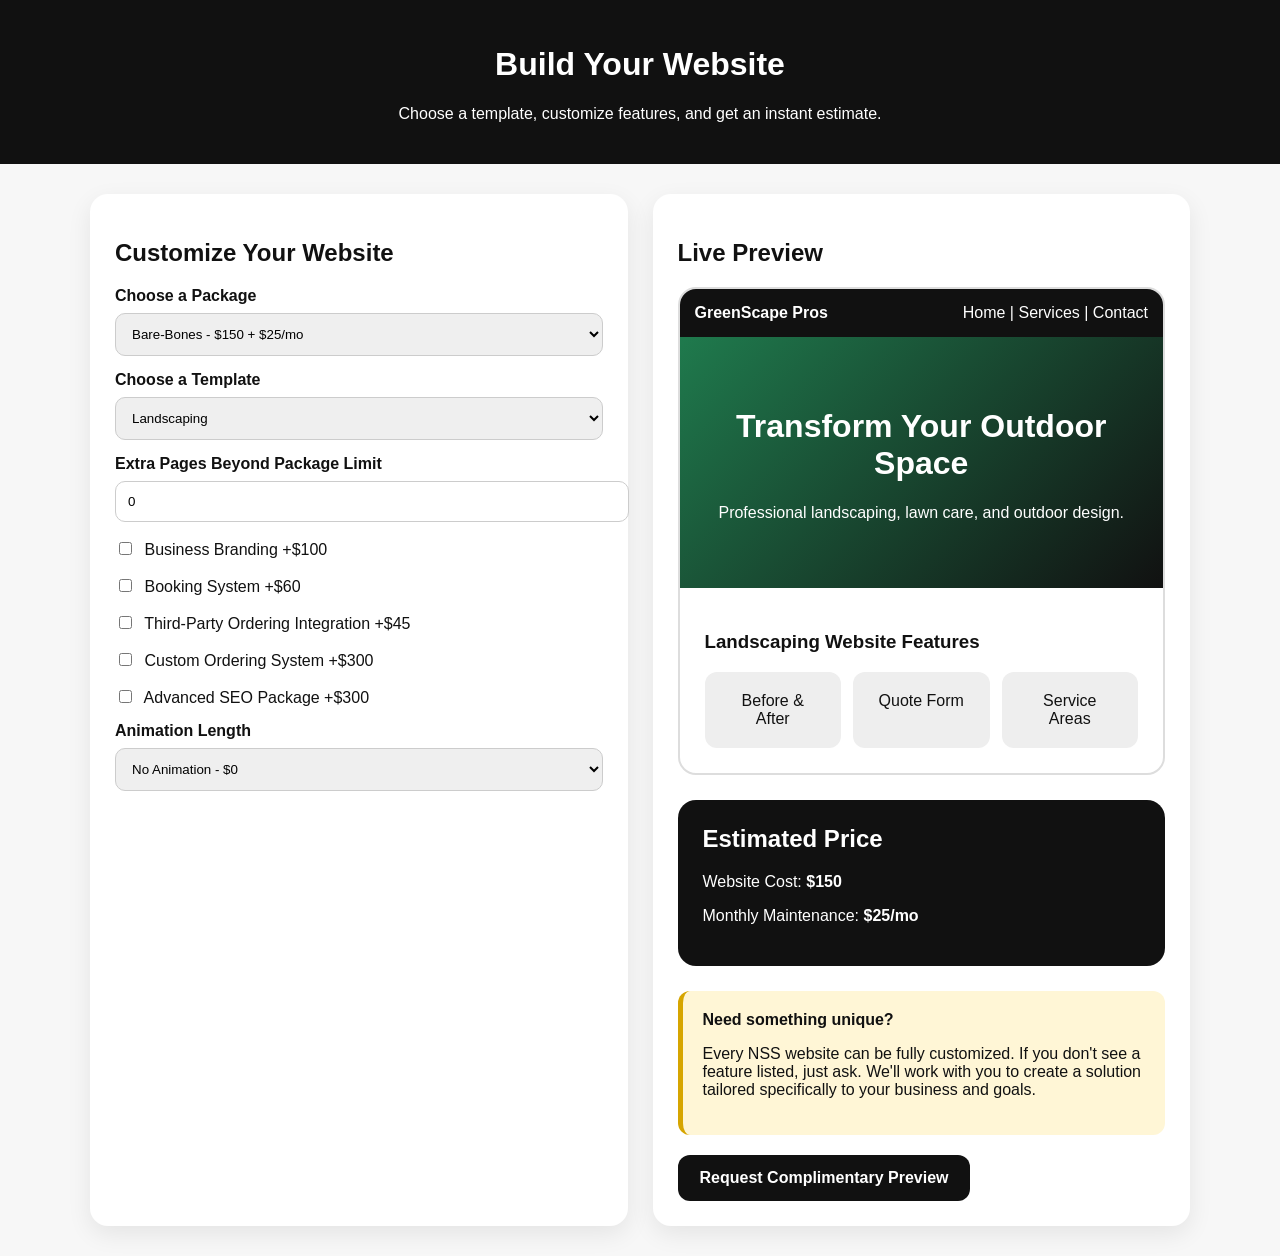
==== builder.html @ 15d5aa39 "Create builder.html" ====
<!DOCTYPE html>
<html lang="en">
<head>
  <meta charset="UTF-8" />
  <meta name="viewport" content="width=device-width, initial-scale=1.0" />
  <title>Build Your Website | NSS</title>
  <style>
    body {
      margin: 0;
      font-family: Arial, sans-serif;
      background: #f7f7f7;
      color: #111;
    }

    header {
      background: #111;
      color: white;
      padding: 25px;
      text-align: center;
    }

    .container {
      max-width: 1100px;
      margin: auto;
      padding: 30px 20px;
    }

    .builder-grid {
      display: grid;
      grid-template-columns: 1fr 1fr;
      gap: 25px;
    }

    .panel {
      background: white;
      padding: 25px;
      border-radius: 18px;
      box-shadow: 0 8px 25px rgba(0,0,0,0.08);
    }

    label {
      font-weight: bold;
      display: block;
      margin-top: 15px;
    }

    select, input {
      width: 100%;
      padding: 12px;
      margin-top: 8px;
      border-radius: 10px;
      border: 1px solid #ccc;
    }

    .checkbox-row {
      margin-top: 12px;
    }

    .checkbox-row input {
      width: auto;
      margin-right: 8px;
    }

    .preview {
      border-radius: 18px;
      overflow: hidden;
      border: 2px solid #ddd;
      background: white;
    }

    .preview-nav {
      background: #111;
      color: white;
      padding: 15px;
      display: flex;
      justify-content: space-between;
    }

    .preview-hero {
      padding: 50px 25px;
      color: white;
      background: linear-gradient(135deg, #1f7a4d, #111);
      text-align: center;
    }

    .preview-section {
      padding: 25px;
    }

    .cards {
      display: grid;
      grid-template-columns: repeat(3, 1fr);
      gap: 12px;
    }

    .card {
      background: #eee;
      padding: 20px;
      border-radius: 12px;
      text-align: center;
    }

    .price-box {
      background: #111;
      color: white;
      padding: 25px;
      border-radius: 18px;
      margin-top: 25px;
    }

    .price-box h2 {
      margin-top: 0;
    }

    .note {
      background: #fff6d6;
      padding: 20px;
      border-left: 5px solid #d6a500;
      border-radius: 12px;
      margin-top: 25px;
    }

    .btn {
      display: inline-block;
      background: #111;
      color: white;
      padding: 14px 22px;
      border-radius: 12px;
      text-decoration: none;
      margin-top: 20px;
      font-weight: bold;
    }

    @media (max-width: 800px) {
      .builder-grid {
        grid-template-columns: 1fr;
      }

      .cards {
        grid-template-columns: 1fr;
      }
    }
  </style>
</head>
<body>

<header>
  <h1>Build Your Website</h1>
  <p>Choose a template, customize features, and get an instant estimate.</p>
</header>

<div class="container">

  <div class="builder-grid">

    <div class="panel">
      <h2>Customize Your Website</h2>

      <label>Choose a Package</label>
      <select id="package">
        <option value="150" data-monthly="25">Bare-Bones - $150 + $25/mo</option>
        <option value="375" data-monthly="35">Restaurant - $375 + $35/mo</option>
        <option value="350" data-monthly="35">Booking Services - $350 + $35/mo</option>
        <option value="500" data-monthly="50">Online Web Store - $500 + $50/mo</option>
      </select>

      <label>Choose a Template</label>
      <select id="template">
        <option value="landscaping">Landscaping</option>
        <option value="restaurant">Restaurant</option>
        <option value="booking">Booking Services</option>
        <option value="store">Online Store</option>
        <option value="blank">Blank Canvas</option>
      </select>

      <label>Extra Pages Beyond Package Limit</label>
      <input type="number" id="pages" value="0" min="0">

      <div class="checkbox-row">
        <input type="checkbox" id="branding">
        <span>Business Branding +$100</span>
      </div>

      <div class="checkbox-row">
        <input type="checkbox" id="booking">
        <span>Booking System +$60</span>
      </div>

      <div class="checkbox-row">
        <input type="checkbox" id="thirdParty">
        <span>Third-Party Ordering Integration +$45</span>
      </div>

      <div class="checkbox-row">
        <input type="checkbox" id="customOrdering">
        <span>Custom Ordering System +$300</span>
      </div>

      <div class="checkbox-row">
        <input type="checkbox" id="seo">
        <span>Advanced SEO Package +$300</span>
      </div>

      <label>Animation Length</label>
      <select id="animation">
        <option value="0">No Animation - $0</option>
        <option value="25">5 Seconds - $25</option>
        <option value="50">10 Seconds - $50</option>
        <option value="75">15 Seconds - $75</option>
        <option value="150">30 Seconds - $150</option>
        <option value="300">60 Seconds - $300</option>
      </select>
    </div>

    <div class="panel">
      <h2>Live Preview</h2>

      <div class="preview">
        <div class="preview-nav">
          <strong id="previewTitle">Your Business</strong>
          <span>Home | Services | Contact</span>
        </div>

        <div class="preview-hero" id="previewHero">
          <h1 id="heroText">Professional Website Preview</h1>
          <p id="heroSubtext">A clean, modern website built for your business.</p>
        </div>

        <div class="preview-section">
          <h3 id="sectionTitle">Featured Sections</h3>
          <div class="cards">
            <div class="card" id="card1">Services</div>
            <div class="card" id="card2">Gallery</div>
            <div class="card" id="card3">Reviews</div>
          </div>
        </div>
      </div>

      <div class="price-box">
        <h2>Estimated Price</h2>
        <p>Website Cost: <strong>$<span id="total">150</span></strong></p>
        <p>Monthly Maintenance: <strong>$<span id="monthly">25</span>/mo</strong></p>
      </div>

      <div class="note">
        <strong>Need something unique?</strong>
        <p>
          Every NSS website can be fully customized. If you don't see a feature listed,
          just ask. We'll work with you to create a solution tailored specifically to
          your business and goals.
        </p>
      </div>

      <a href="contact.html" class="btn">Request Complimentary Preview</a>
    </div>

  </div>

</div>

<script>
  const packageSelect = document.getElementById("package");
  const templateSelect = document.getElementById("template");
  const pagesInput = document.getElementById("pages");
  const branding = document.getElementById("branding");
  const booking = document.getElementById("booking");
  const thirdParty = document.getElementById("thirdParty");
  const customOrdering = document.getElementById("customOrdering");
  const seo = document.getElementById("seo");
  const animation = document.getElementById("animation");

  const totalDisplay = document.getElementById("total");
  const monthlyDisplay = document.getElementById("monthly");

  const previewTitle = document.getElementById("previewTitle");
  const heroText = document.getElementById("heroText");
  const heroSubtext = document.getElementById("heroSubtext");
  const sectionTitle = document.getElementById("sectionTitle");
  const card1 = document.getElementById("card1");
  const card2 = document.getElementById("card2");
  const card3 = document.getElementById("card3");

  function updateCalculator() {
    let selectedPackage = packageSelect.options[packageSelect.selectedIndex];
    let total = Number(packageSelect.value);
    let monthly = Number(selectedPackage.dataset.monthly);

    total += Number(pagesInput.value) * 50;
    total += Number(animation.value);

    const packageName = packageSelect.options[packageSelect.selectedIndex].text;

    const brandingIncluded =
      packageName.includes("Restaurant") ||
      packageName.includes("Booking") ||
      packageName.includes("Online Web Store");

    if (branding.checked && !brandingIncluded) total += 100;
    if (booking.checked) total += 60;
    if (thirdParty.checked) total += 45;
    if (customOrdering.checked) total += 300;
    if (seo.checked) total += 300;

    totalDisplay.textContent = total;
    monthlyDisplay.textContent = monthly;

    updatePreview();
  }

  function updatePreview() {
    const template = templateSelect.value;

    if (template === "landscaping") {
      previewTitle.textContent = "GreenScape Pros";
      heroText.textContent = "Transform Your Outdoor Space";
      heroSubtext.textContent = "Professional landscaping, lawn care, and outdoor design.";
      sectionTitle.textContent = "Landscaping Website Features";
      card1.textContent = "Before & After";
      card2.textContent = "Quote Form";
      card3.textContent = "Service Areas";
    }

    if (template === "restaurant") {
      previewTitle.textContent = "Fresh Bite Kitchen";
      heroText.textContent = "Fresh Food. Fast Ordering.";
      heroSubtext.textContent = "View our menu, gallery, and order online.";
      sectionTitle.textContent = "Restaurant Website Features";
      card1.textContent = "Menu";
      card2.textContent = "Gallery";
      card3.textContent = "Order Online";
    }

    if (template === "booking") {
      previewTitle.textContent = "Prime Booking Services";
      heroText.textContent = "Book Your Appointment Today";
      heroSubtext.textContent = "Simple scheduling for service-based businesses.";
      sectionTitle.textContent = "Booking Website Features";
      card1.textContent = "Booking Page";
      card2.textContent = "Reviews";
      card3.textContent = "Before & After";
    }

    if (template === "store") {
      previewTitle.textContent = "Modern Web Store";
      heroText.textContent = "Shop Our Latest Products";
      heroSubtext.textContent = "A clean online store built for selling products.";
      sectionTitle.textContent = "Web Store Features";
      card1.textContent = "Products";
      card2.textContent = "Cart";
      card3.textContent = "Checkout";
    }

    if (template === "blank") {
      previewTitle.textContent = "Your Business";
      heroText.textContent = "Start From Scratch";
      heroSubtext.textContent = "Build a custom website designed around your goals.";
      sectionTitle.textContent = "Custom Website Features";
      card1.textContent = "Custom Layout";
      card2.textContent = "Your Services";
      card3.textContent = "Contact Form";
    }
  }

  document.querySelectorAll("select, input").forEach(item => {
    item.addEventListener("change", updateCalculator);
    item.addEventListener("input", updateCalculator);
  });

  updateCalculator();
</script>

</body>
</html>
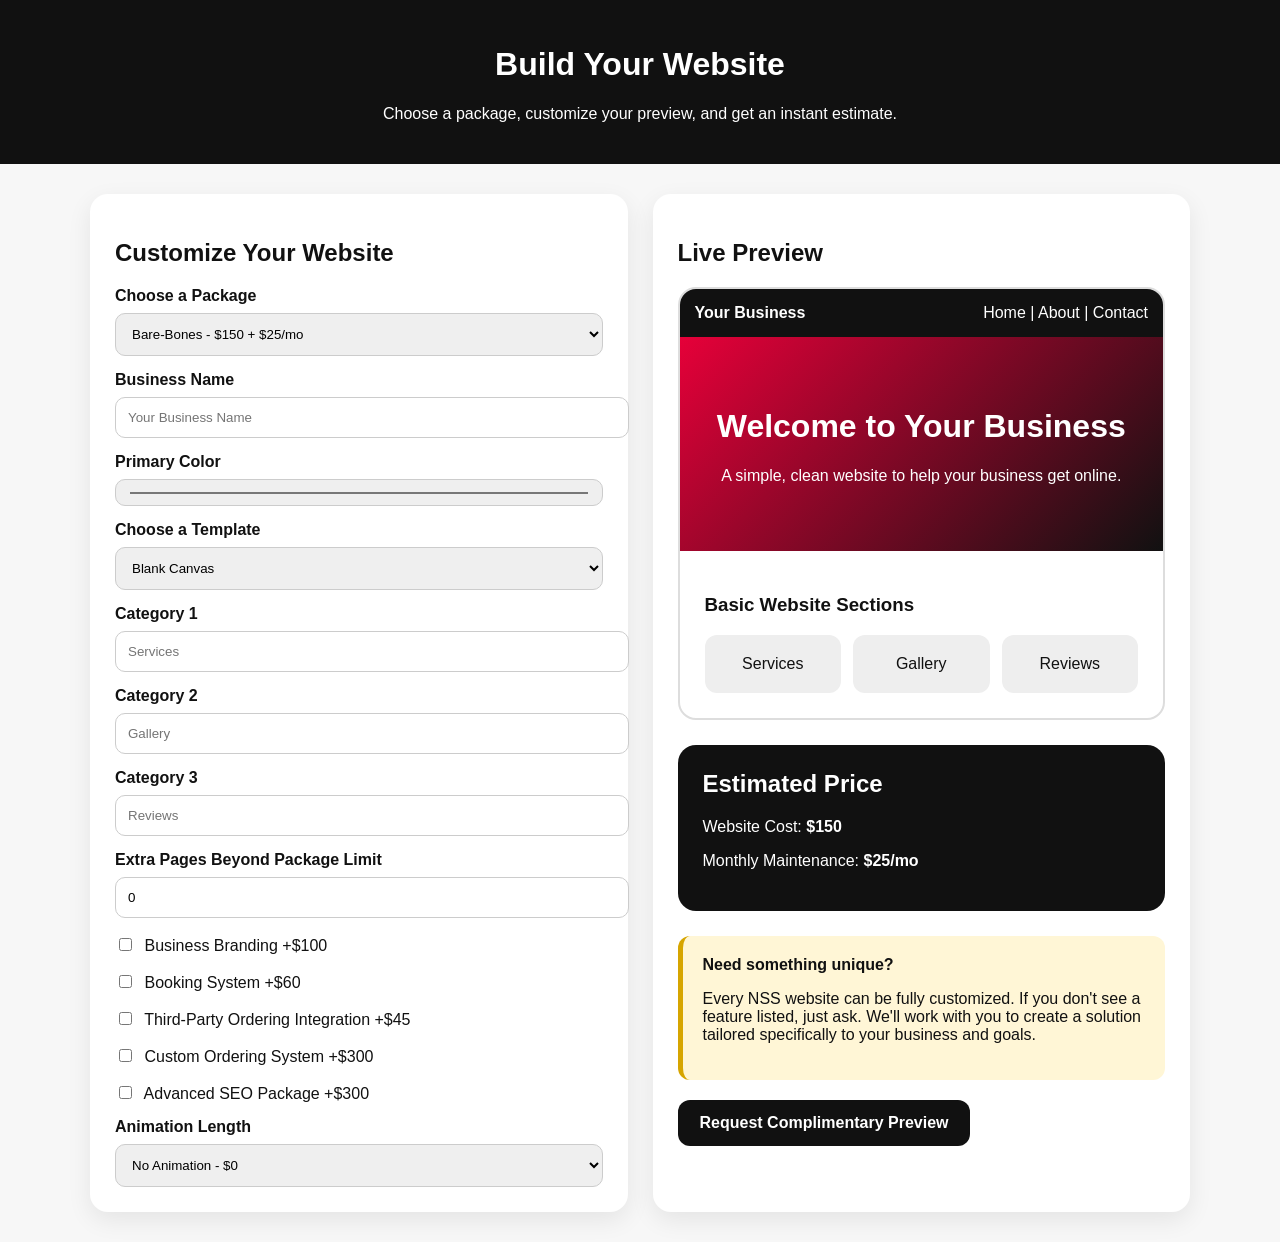
==== commit 8c8ba86d: "Update builder.html" ====
--- a/builder.html
+++ b/builder.html
@@ -146,11 +146,10 @@
 
 <header>
   <h1>Build Your Website</h1>
-  <p>Choose a template, customize features, and get an instant estimate.</p>
+  <p>Choose a package, customize your preview, and get an instant estimate.</p>
 </header>
 
 <div class="container">
-
   <div class="builder-grid">
 
     <div class="panel">
@@ -158,20 +157,29 @@
 
       <label>Choose a Package</label>
       <select id="package">
-        <option value="150" data-monthly="25">Bare-Bones - $150 + $25/mo</option>
-        <option value="375" data-monthly="35">Restaurant - $375 + $35/mo</option>
-        <option value="350" data-monthly="35">Booking Services - $350 + $35/mo</option>
-        <option value="500" data-monthly="50">Online Web Store - $500 + $50/mo</option>
+        <option value="bare">Bare-Bones - $150 + $25/mo</option>
+        <option value="restaurant">Restaurant - $375 + $35/mo</option>
+        <option value="booking">Booking Services - $350 + $35/mo</option>
+        <option value="store">Online Web Store - $500 + $50/mo</option>
       </select>
 
-      <label>Choose a Template</label>
-      <select id="template">
-        <option value="landscaping">Landscaping</option>
-        <option value="restaurant">Restaurant</option>
-        <option value="booking">Booking Services</option>
-        <option value="store">Online Store</option>
-        <option value="blank">Blank Canvas</option>
-      </select>
+      <label>Business Name</label>
+      <input type="text" id="businessName" placeholder="Your Business Name">
+
+      <label>Primary Color</label>
+      <input type="color" id="primaryColor" value="#e60039">
+
+      <label id="templateLabel">Choose a Template</label>
+      <select id="template"></select>
+
+      <label>Category 1</label>
+      <input type="text" id="cat1" placeholder="Services">
+
+      <label>Category 2</label>
+      <input type="text" id="cat2" placeholder="Gallery">
+
+      <label>Category 3</label>
+      <input type="text" id="cat3" placeholder="Reviews">
 
       <label>Extra Pages Beyond Package Limit</label>
       <input type="number" id="pages" value="0" min="0">
@@ -182,7 +190,7 @@
       </div>
 
       <div class="checkbox-row">
-        <input type="checkbox" id="booking">
+        <input type="checkbox" id="bookingSystem">
         <span>Booking System +$60</span>
       </div>
 
@@ -216,9 +224,9 @@
       <h2>Live Preview</h2>
 
       <div class="preview">
-        <div class="preview-nav">
+        <div class="preview-nav" id="previewNav">
           <strong id="previewTitle">Your Business</strong>
-          <span>Home | Services | Contact</span>
+          <span id="previewLinks">Home | About | Contact</span>
         </div>
 
         <div class="preview-hero" id="previewHero">
@@ -228,10 +236,16 @@
 
         <div class="preview-section">
           <h3 id="sectionTitle">Featured Sections</h3>
+
           <div class="cards">
             <div class="card" id="card1">Services</div>
             <div class="card" id="card2">Gallery</div>
             <div class="card" id="card3">Reviews</div>
+          </div>
+
+          <div id="orderButtons" style="display:none; margin-top:20px;">
+            <button>Uber Eats</button>
+            <button>DoorDash</button>
           </div>
         </div>
       </div>
@@ -255,118 +269,234 @@
     </div>
 
   </div>
-
 </div>
 
 <script>
-  const packageSelect = document.getElementById("package");
-  const templateSelect = document.getElementById("template");
-  const pagesInput = document.getElementById("pages");
-  const branding = document.getElementById("branding");
-  const booking = document.getElementById("booking");
-  const thirdParty = document.getElementById("thirdParty");
-  const customOrdering = document.getElementById("customOrdering");
-  const seo = document.getElementById("seo");
-  const animation = document.getElementById("animation");
-
-  const totalDisplay = document.getElementById("total");
-  const monthlyDisplay = document.getElementById("monthly");
-
-  const previewTitle = document.getElementById("previewTitle");
-  const heroText = document.getElementById("heroText");
-  const heroSubtext = document.getElementById("heroSubtext");
-  const sectionTitle = document.getElementById("sectionTitle");
-  const card1 = document.getElementById("card1");
-  const card2 = document.getElementById("card2");
-  const card3 = document.getElementById("card3");
-
-  function updateCalculator() {
-    let selectedPackage = packageSelect.options[packageSelect.selectedIndex];
-    let total = Number(packageSelect.value);
-    let monthly = Number(selectedPackage.dataset.monthly);
-
-    total += Number(pagesInput.value) * 50;
-    total += Number(animation.value);
-
-    const packageName = packageSelect.options[packageSelect.selectedIndex].text;
-
-    const brandingIncluded =
-      packageName.includes("Restaurant") ||
-      packageName.includes("Booking") ||
-      packageName.includes("Online Web Store");
-
-    if (branding.checked && !brandingIncluded) total += 100;
-    if (booking.checked) total += 60;
-    if (thirdParty.checked) total += 45;
-    if (customOrdering.checked) total += 300;
-    if (seo.checked) total += 300;
-
-    totalDisplay.textContent = total;
-    monthlyDisplay.textContent = monthly;
-
-    updatePreview();
-  }
-
-  function updatePreview() {
-    const template = templateSelect.value;
-
-    if (template === "landscaping") {
-      previewTitle.textContent = "GreenScape Pros";
-      heroText.textContent = "Transform Your Outdoor Space";
-      heroSubtext.textContent = "Professional landscaping, lawn care, and outdoor design.";
-      sectionTitle.textContent = "Landscaping Website Features";
-      card1.textContent = "Before & After";
-      card2.textContent = "Quote Form";
-      card3.textContent = "Service Areas";
-    }
-
-    if (template === "restaurant") {
-      previewTitle.textContent = "Fresh Bite Kitchen";
-      heroText.textContent = "Fresh Food. Fast Ordering.";
-      heroSubtext.textContent = "View our menu, gallery, and order online.";
-      sectionTitle.textContent = "Restaurant Website Features";
-      card1.textContent = "Menu";
-      card2.textContent = "Gallery";
-      card3.textContent = "Order Online";
-    }
-
-    if (template === "booking") {
-      previewTitle.textContent = "Prime Booking Services";
-      heroText.textContent = "Book Your Appointment Today";
-      heroSubtext.textContent = "Simple scheduling for service-based businesses.";
-      sectionTitle.textContent = "Booking Website Features";
-      card1.textContent = "Booking Page";
-      card2.textContent = "Reviews";
-      card3.textContent = "Before & After";
-    }
-
-    if (template === "store") {
-      previewTitle.textContent = "Modern Web Store";
-      heroText.textContent = "Shop Our Latest Products";
-      heroSubtext.textContent = "A clean online store built for selling products.";
-      sectionTitle.textContent = "Web Store Features";
-      card1.textContent = "Products";
-      card2.textContent = "Cart";
-      card3.textContent = "Checkout";
-    }
-
-    if (template === "blank") {
-      previewTitle.textContent = "Your Business";
-      heroText.textContent = "Start From Scratch";
-      heroSubtext.textContent = "Build a custom website designed around your goals.";
-      sectionTitle.textContent = "Custom Website Features";
-      card1.textContent = "Custom Layout";
-      card2.textContent = "Your Services";
-      card3.textContent = "Contact Form";
-    }
-  }
-
-  document.querySelectorAll("select, input").forEach(item => {
-    item.addEventListener("change", updateCalculator);
-    item.addEventListener("input", updateCalculator);
+const packageSelect = document.getElementById("package");
+const templateSelect = document.getElementById("template");
+const businessName = document.getElementById("businessName");
+const primaryColor = document.getElementById("primaryColor");
+
+const cat1 = document.getElementById("cat1");
+const cat2 = document.getElementById("cat2");
+const cat3 = document.getElementById("cat3");
+
+const pagesInput = document.getElementById("pages");
+const branding = document.getElementById("branding");
+const bookingSystem = document.getElementById("bookingSystem");
+const thirdParty = document.getElementById("thirdParty");
+const customOrdering = document.getElementById("customOrdering");
+const seo = document.getElementById("seo");
+const animation = document.getElementById("animation");
+
+const totalDisplay = document.getElementById("total");
+const monthlyDisplay = document.getElementById("monthly");
+
+const previewTitle = document.getElementById("previewTitle");
+const previewLinks = document.getElementById("previewLinks");
+const previewHero = document.getElementById("previewHero");
+const previewNav = document.getElementById("previewNav");
+const heroText = document.getElementById("heroText");
+const heroSubtext = document.getElementById("heroSubtext");
+const sectionTitle = document.getElementById("sectionTitle");
+const card1 = document.getElementById("card1");
+const card2 = document.getElementById("card2");
+const card3 = document.getElementById("card3");
+const orderButtons = document.getElementById("orderButtons");
+
+const templates = {
+  bare: [
+    { value: "blank", text: "Blank Canvas" }
+  ],
+  restaurant: [
+    { value: "restaurant", text: "Restaurant Template" }
+  ],
+  booking: [
+    { value: "landscaping", text: "Landscaping" },
+    { value: "architecture", text: "Architecture" },
+    { value: "contractor", text: "Contractor" },
+    { value: "pressure", text: "Pressure Washing" },
+    { value: "barber", text: "Barbershop" }
+  ],
+  store: [
+    { value: "store", text: "Online Store Template" }
+  ]
+};
+
+function updateTemplateOptions() {
+  const selectedPackage = packageSelect.value;
+  templateSelect.innerHTML = "";
+
+  templates[selectedPackage].forEach(template => {
+    const option = document.createElement("option");
+    option.value = template.value;
+    option.textContent = template.text;
+    templateSelect.appendChild(option);
   });
 
+  if (selectedPackage === "bare") {
+    bookingSystem.checked = false;
+    thirdParty.checked = false;
+    customOrdering.checked = false;
+  }
+
+  if (selectedPackage === "restaurant") {
+    thirdParty.checked = true;
+  }
+
+  if (selectedPackage === "store") {
+    customOrdering.checked = true;
+  }
+
   updateCalculator();
+}
+
+function updateCalculator() {
+  let total = 0;
+  let monthly = 0;
+
+  if (packageSelect.value === "bare") {
+    total = 150;
+    monthly = 25;
+  }
+
+  if (packageSelect.value === "restaurant") {
+    total = 375;
+    monthly = 35;
+  }
+
+  if (packageSelect.value === "booking") {
+    total = 350;
+    monthly = 35;
+  }
+
+  if (packageSelect.value === "store") {
+    total = 500;
+    monthly = 50;
+  }
+
+  total += Number(pagesInput.value) * 50;
+  total += Number(animation.value);
+
+  const brandingIncluded =
+    packageSelect.value === "restaurant" ||
+    packageSelect.value === "booking" ||
+    packageSelect.value === "store";
+
+  if (branding.checked && !brandingIncluded) total += 100;
+  if (bookingSystem.checked) total += 60;
+  if (thirdParty.checked && packageSelect.value !== "restaurant") total += 45;
+  if (customOrdering.checked && packageSelect.value !== "store") total += 300;
+  if (seo.checked) total += 300;
+
+  totalDisplay.textContent = total;
+  monthlyDisplay.textContent = monthly;
+
+  updatePreview();
+}
+
+function updatePreview() {
+  const name = businessName.value || "Your Business";
+  const color = primaryColor.value;
+  const template = templateSelect.value;
+
+  previewTitle.textContent = name;
+  previewHero.style.background = `linear-gradient(135deg, ${color}, #111)`;
+  previewNav.style.background = "#111";
+
+  card1.textContent = cat1.value || "Services";
+  card2.textContent = cat2.value || "Gallery";
+  card3.textContent = cat3.value || "Reviews";
+
+  orderButtons.style.display = "none";
+
+  if (template === "blank") {
+    previewLinks.textContent = "Home | About | Contact";
+    heroText.textContent = `Welcome to ${name}`;
+    heroSubtext.textContent = "A simple, clean website to help your business get online.";
+    sectionTitle.textContent = "Basic Website Sections";
+  }
+
+  if (template === "restaurant") {
+    previewLinks.textContent = "Home | Menu | Gallery | Order";
+    heroText.textContent = `Fresh Flavor at ${name}`;
+    heroSubtext.textContent = "Browse our menu, view our gallery, and order online.";
+    sectionTitle.textContent = "Restaurant Features";
+    card1.textContent = cat1.value || "Menu";
+    card2.textContent = cat2.value || "Gallery";
+    card3.textContent = cat3.value || "Reviews";
+    orderButtons.style.display = "block";
+  }
+
+  if (template === "landscaping") {
+    previewLinks.textContent = "Home | Services | Gallery | Book";
+    heroText.textContent = `Transform Your Outdoor Space`;
+    heroSubtext.textContent = `${name} helps bring your landscape vision to life.`;
+    sectionTitle.textContent = "Landscaping Features";
+    card1.textContent = cat1.value || "Before & After";
+    card2.textContent = cat2.value || "Quote Form";
+    card3.textContent = cat3.value || "Service Areas";
+  }
+
+  if (template === "architecture") {
+    previewLinks.textContent = "Home | Projects | Services | Contact";
+    heroText.textContent = `Designing Spaces With Purpose`;
+    heroSubtext.textContent = `${name} creates modern, functional design solutions.`;
+    sectionTitle.textContent = "Architecture Features";
+    card1.textContent = cat1.value || "Projects";
+    card2.textContent = cat2.value || "Design Process";
+    card3.textContent = cat3.value || "Consultation";
+  }
+
+  if (template === "contractor") {
+    previewLinks.textContent = "Home | Services | Projects | Contact";
+    heroText.textContent = `Reliable Contracting Services`;
+    heroSubtext.textContent = `${name} delivers quality work for every project.`;
+    sectionTitle.textContent = "Contractor Features";
+    card1.textContent = cat1.value || "Services";
+    card2.textContent = cat2.value || "Projects";
+    card3.textContent = cat3.value || "Reviews";
+  }
+
+  if (template === "pressure") {
+    previewLinks.textContent = "Home | Services | Results | Book";
+    heroText.textContent = `Powerful Cleaning. Professional Results.`;
+    heroSubtext.textContent = `${name} restores driveways, siding, patios, and more.`;
+    sectionTitle.textContent = "Pressure Washing Features";
+    card1.textContent = cat1.value || "Before & After";
+    card2.textContent = cat2.value || "Service Packages";
+    card3.textContent = cat3.value || "Book Now";
+  }
+
+  if (template === "barber") {
+    previewLinks.textContent = "Home | Services | Barbers | Book";
+    heroText.textContent = `Fresh Cuts. Easy Booking.`;
+    heroSubtext.textContent = `${name} makes it simple to book your next appointment.`;
+    sectionTitle.textContent = "Barbershop Features";
+    card1.textContent = cat1.value || "Haircuts";
+    card2.textContent = cat2.value || "Barbers";
+    card3.textContent = cat3.value || "Booking";
+  }
+
+  if (template === "store") {
+    previewLinks.textContent = "Home | Shop | Products | Cart";
+    heroText.textContent = `Shop ${name}`;
+    heroSubtext.textContent = "Browse products, update prices, and manage your online store.";
+    sectionTitle.textContent = "Online Store Features";
+    card1.textContent = cat1.value || "Products";
+    card2.textContent = cat2.value || "Cart";
+    card3.textContent = cat3.value || "Checkout";
+  }
+}
+
+document.querySelectorAll("select, input").forEach(item => {
+  item.addEventListener("change", updateCalculator);
+  item.addEventListener("input", updateCalculator);
+});
+
+packageSelect.addEventListener("change", updateTemplateOptions);
+
+updateTemplateOptions();
 </script>
 
 </body>
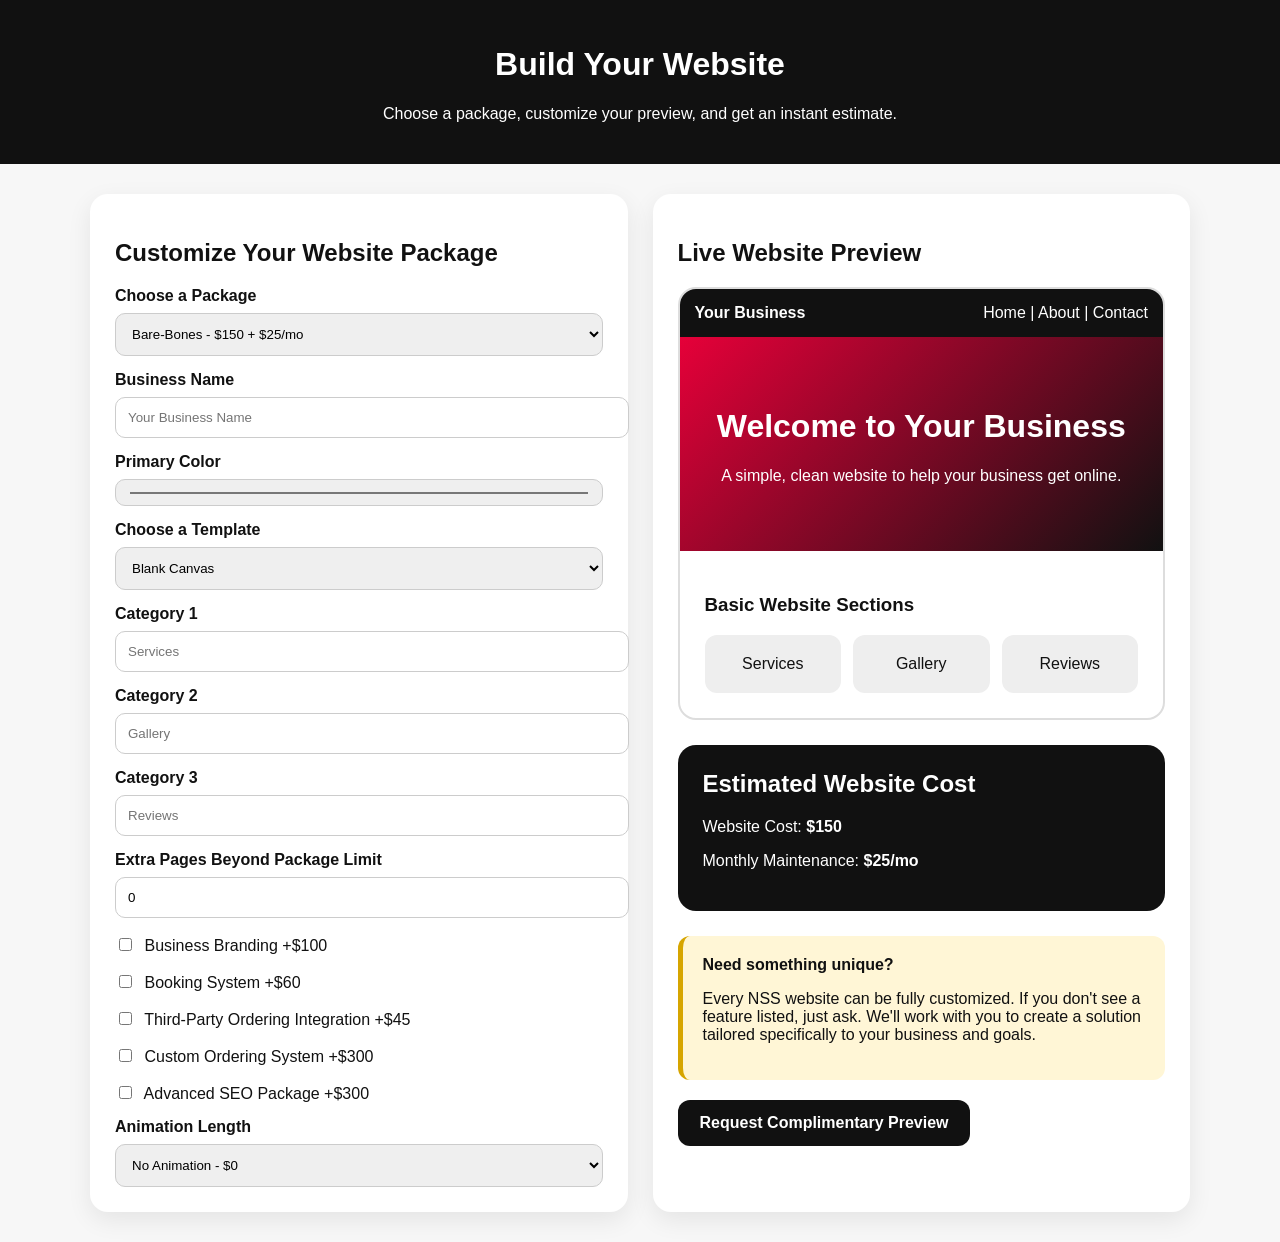
==== commit 34a1b090: "Update builder.html" ====
--- a/builder.html
+++ b/builder.html
@@ -3,7 +3,39 @@
 <head>
   <meta charset="UTF-8" />
   <meta name="viewport" content="width=device-width, initial-scale=1.0" />
-  <title>Build Your Website | NSS</title>
+  <title>Website Builder | NSS</title>
+
+  <meta
+    name="description"
+    content="Use our interactive website builder to compare packages, customize features, preview your site, and get an instant website price estimate."
+  />
+  <link rel="canonical" href="https://bargain-depot.github.io/NSS/builder.html" />
+
+  <meta property="og:title" content="Website Builder | NSS" />
+  <meta
+    property="og:description"
+    content="Compare website packages, customize features, preview your site, and get an instant website estimate."
+  />
+  <meta property="og:type" content="website" />
+  <meta property="og:url" content="https://bargain-depot.github.io/NSS/builder.html" />
+
+  <meta name="twitter:card" content="summary_large_image" />
+  <meta name="twitter:title" content="Website Builder | NSS" />
+  <meta
+    name="twitter:description"
+    content="Compare website packages, customize features, preview your site, and get an instant website estimate."
+  />
+
+  <script type="application/ld+json">
+  {
+    "@context": "https://schema.org",
+    "@type": "WebPage",
+    "name": "Website Builder",
+    "description": "An interactive website builder that lets users compare packages, customize features, preview a website, and get an instant price estimate.",
+    "url": "https://bargain-depot.github.io/NSS/builder.html"
+  }
+  </script>
+
   <style>
     body {
       margin: 0;
@@ -153,7 +185,7 @@
   <div class="builder-grid">
 
     <div class="panel">
-      <h2>Customize Your Website</h2>
+      <h2>Customize Your Website Package</h2>
 
       <label>Choose a Package</label>
       <select id="package">
@@ -221,7 +253,7 @@
     </div>
 
     <div class="panel">
-      <h2>Live Preview</h2>
+      <h2>Live Website Preview</h2>
 
       <div class="preview">
         <div class="preview-nav" id="previewNav">
@@ -251,7 +283,7 @@
       </div>
 
       <div class="price-box">
-        <h2>Estimated Price</h2>
+        <h2>Estimated Website Cost</h2>
         <p>Website Cost: <strong>$<span id="total">150</span></strong></p>
         <p>Monthly Maintenance: <strong>$<span id="monthly">25</span>/mo</strong></p>
       </div>
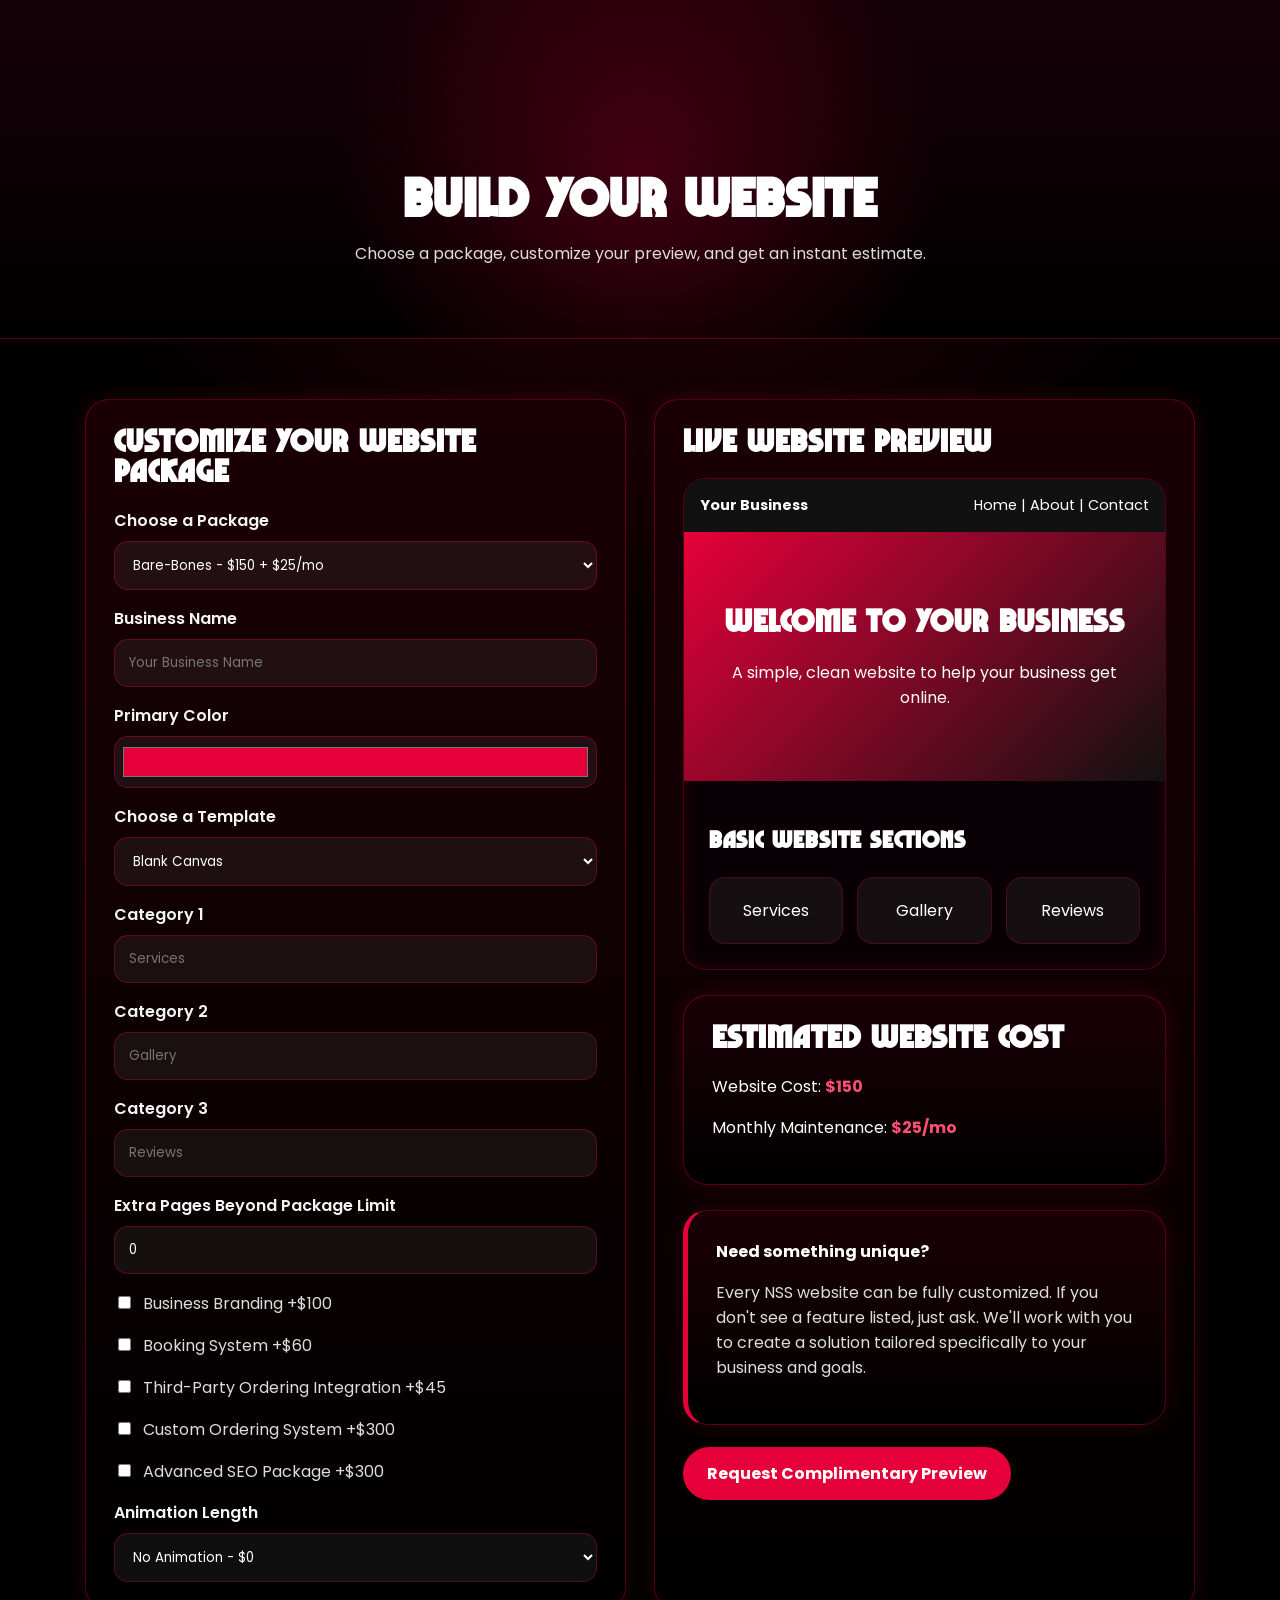
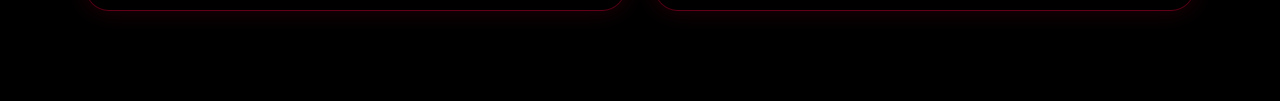
==== commit 4264367d: "Update builder.html" ====
--- a/builder.html
+++ b/builder.html
@@ -36,142 +36,253 @@
   }
   </script>
 
+<link rel="preconnect" href="https://fonts.googleapis.com" />
+<link rel="preconnect" href="https://fonts.gstatic.com" crossorigin />
+<link href="https://fonts.googleapis.com/css2?family=Poppins:wght@300;400;500;600;700&display=swap" rel="stylesheet" />
+  
   <style>
-    body {
-      margin: 0;
-      font-family: Arial, sans-serif;
-      background: #f7f7f7;
-      color: #111;
-    }
-
-    header {
-      background: #111;
-      color: white;
-      padding: 25px;
-      text-align: center;
-    }
-
-    .container {
-      max-width: 1100px;
-      margin: auto;
-      padding: 30px 20px;
-    }
-
-    .builder-grid {
-      display: grid;
-      grid-template-columns: 1fr 1fr;
-      gap: 25px;
-    }
-
-    .panel {
-      background: white;
-      padding: 25px;
-      border-radius: 18px;
-      box-shadow: 0 8px 25px rgba(0,0,0,0.08);
-    }
-
-    label {
-      font-weight: bold;
-      display: block;
-      margin-top: 15px;
-    }
-
-    select, input {
-      width: 100%;
-      padding: 12px;
-      margin-top: 8px;
-      border-radius: 10px;
-      border: 1px solid #ccc;
-    }
-
-    .checkbox-row {
-      margin-top: 12px;
-    }
-
-    .checkbox-row input {
-      width: auto;
-      margin-right: 8px;
-    }
-
-    .preview {
-      border-radius: 18px;
-      overflow: hidden;
-      border: 2px solid #ddd;
-      background: white;
-    }
-
-    .preview-nav {
-      background: #111;
-      color: white;
-      padding: 15px;
-      display: flex;
-      justify-content: space-between;
-    }
-
-    .preview-hero {
-      padding: 50px 25px;
-      color: white;
-      background: linear-gradient(135deg, #1f7a4d, #111);
-      text-align: center;
-    }
-
-    .preview-section {
-      padding: 25px;
-    }
-
-    .cards {
-      display: grid;
-      grid-template-columns: repeat(3, 1fr);
-      gap: 12px;
-    }
-
-    .card {
-      background: #eee;
-      padding: 20px;
-      border-radius: 12px;
-      text-align: center;
-    }
-
-    .price-box {
-      background: #111;
-      color: white;
-      padding: 25px;
-      border-radius: 18px;
-      margin-top: 25px;
-    }
-
-    .price-box h2 {
-      margin-top: 0;
-    }
-
-    .note {
-      background: #fff6d6;
-      padding: 20px;
-      border-left: 5px solid #d6a500;
-      border-radius: 12px;
-      margin-top: 25px;
-    }
-
-    .btn {
-      display: inline-block;
-      background: #111;
-      color: white;
-      padding: 14px 22px;
-      border-radius: 12px;
-      text-decoration: none;
-      margin-top: 20px;
-      font-weight: bold;
-    }
-
-    @media (max-width: 800px) {
-      .builder-grid {
-        grid-template-columns: 1fr;
-      }
-
-      .cards {
-        grid-template-columns: 1fr;
-      }
-    }
+@font-face {
+  font-family: 'Senilita';
+  src: url('Senilita.otf') format('truetype');
+}
+
+* {
+  box-sizing: border-box;
+}
+
+body {
+  margin: 0;
+  font-family: Poppins, sans-serif;
+  background:
+    radial-gradient(circle at top, rgba(230, 0, 57, 0.22), transparent 35%),
+    #000;
+  color: white;
+}
+
+header {
+  padding: 140px 8% 70px;
+  text-align: center;
+  background:
+    radial-gradient(circle at center, rgba(230, 0, 57, 0.25), transparent 45%),
+    linear-gradient(180deg, #160007, #000);
+  border-bottom: 1px solid rgba(230, 0, 57, 0.35);
+}
+
+header h1 {
+  font-family: 'Senilita', sans-serif;
+  font-size: 3.4rem;
+  letter-spacing: 1px;
+  margin-bottom: 12px;
+}
+
+header p {
+  color: #ddd;
+  max-width: 700px;
+  margin: auto;
+  line-height: 1.7;
+}
+
+.container {
+  max-width: 1150px;
+  margin: auto;
+  padding: 60px 20px 90px;
+}
+
+.builder-grid {
+  display: grid;
+  grid-template-columns: 1fr 1fr;
+  gap: 28px;
+}
+
+.panel,
+.price-box,
+.note {
+  background: linear-gradient(180deg, #1a0006, #000000);
+  border: 1px solid rgba(230, 0, 57, 0.35);
+  border-radius: 24px;
+  padding: 28px;
+  box-shadow: 0 0 25px rgba(230, 0, 57, 0.15);
+}
+
+.panel h2,
+.price-box h2 {
+  font-family: 'Senilita', sans-serif;
+  letter-spacing: 1px;
+  font-size: 2rem;
+  margin-top: 0;
+  margin-bottom: 20px;
+}
+
+label {
+  font-weight: 600;
+  display: block;
+  margin-top: 16px;
+  color: #f5f5f5;
+}
+
+select,
+input {
+  width: 100%;
+  padding: 13px 14px;
+  margin-top: 8px;
+  border-radius: 14px;
+  border: 1px solid rgba(230, 0, 57, 0.35);
+  background: rgba(255, 255, 255, 0.06);
+  color: white;
+  font-family: Poppins, sans-serif;
+  outline: none;
+}
+
+select:focus,
+input:focus {
+  border-color: #ff4d73;
+  box-shadow: 0 0 12px rgba(230, 0, 57, 0.35);
+}
+
+select option {
+  color: #111;
+}
+
+input[type="color"] {
+  height: 52px;
+  padding: 6px;
+}
+
+.checkbox-row {
+  margin-top: 14px;
+  color: #ddd;
+}
+
+.checkbox-row input {
+  width: auto;
+  margin-right: 8px;
+  accent-color: #e60039;
+}
+
+.preview {
+  border-radius: 22px;
+  overflow: hidden;
+  border: 1px solid rgba(230, 0, 57, 0.35);
+  background: #080004;
+  box-shadow: inset 0 0 20px rgba(230, 0, 57, 0.12);
+}
+
+.preview-nav {
+  background: #111;
+  color: white;
+  padding: 16px;
+  display: flex;
+  justify-content: space-between;
+  gap: 12px;
+  font-size: 0.9rem;
+}
+
+.preview-hero {
+  padding: 55px 25px;
+  color: white;
+  background: linear-gradient(135deg, #e60039, #111);
+  text-align: center;
+}
+
+.preview-hero h1 {
+  font-family: 'Senilita', sans-serif;
+  letter-spacing: 1px;
+}
+
+.preview-section {
+  padding: 25px;
+}
+
+.preview-section h3 {
+  font-family: 'Senilita', sans-serif;
+  font-size: 1.5rem;
+  letter-spacing: 1px;
+}
+
+.cards {
+  display: grid;
+  grid-template-columns: repeat(3, 1fr);
+  gap: 14px;
+}
+
+.card {
+  background: rgba(255, 255, 255, 0.06);
+  border: 1px solid rgba(230, 0, 57, 0.25);
+  color: white;
+  padding: 20px;
+  border-radius: 16px;
+  text-align: center;
+}
+
+.price-box {
+  margin-top: 25px;
+}
+
+.price-box strong {
+  color: #ff4d73;
+}
+
+.note {
+  margin-top: 25px;
+  color: #ddd;
+  border-left: 5px solid #e60039;
+}
+
+.note strong {
+  color: white;
+}
+
+.btn {
+  display: inline-block;
+  background: #e60039;
+  color: white;
+  padding: 14px 24px;
+  border-radius: 999px;
+  text-decoration: none;
+  margin-top: 22px;
+  font-weight: 700;
+  transition: 0.3s ease;
+}
+
+.btn:hover {
+  background: #ff1a53;
+  transform: translateY(-3px);
+  box-shadow: 0 0 18px rgba(230, 0, 57, 0.35);
+}
+
+#orderButtons button {
+  border: none;
+  background: #e60039;
+  color: white;
+  padding: 12px 18px;
+  border-radius: 999px;
+  margin: 6px;
+  cursor: pointer;
+  font-weight: bold;
+}
+
+@media (max-width: 800px) {
+  header {
+    padding: 120px 6% 55px;
+  }
+
+  header h1 {
+    font-size: 2.4rem;
+  }
+
+  .builder-grid {
+    grid-template-columns: 1fr;
+  }
+
+  .cards {
+    grid-template-columns: 1fr;
+  }
+
+  .preview-nav {
+    flex-direction: column;
+    text-align: center;
+  }
+}
   </style>
 </head>
 <body>
@@ -297,7 +408,7 @@
         </p>
       </div>
 
-      <a href="contact.html" class="btn">Request Complimentary Preview</a>
+      <a href="index.html#contact" class="btn">Request Complimentary Preview</a>
     </div>
 
   </div>
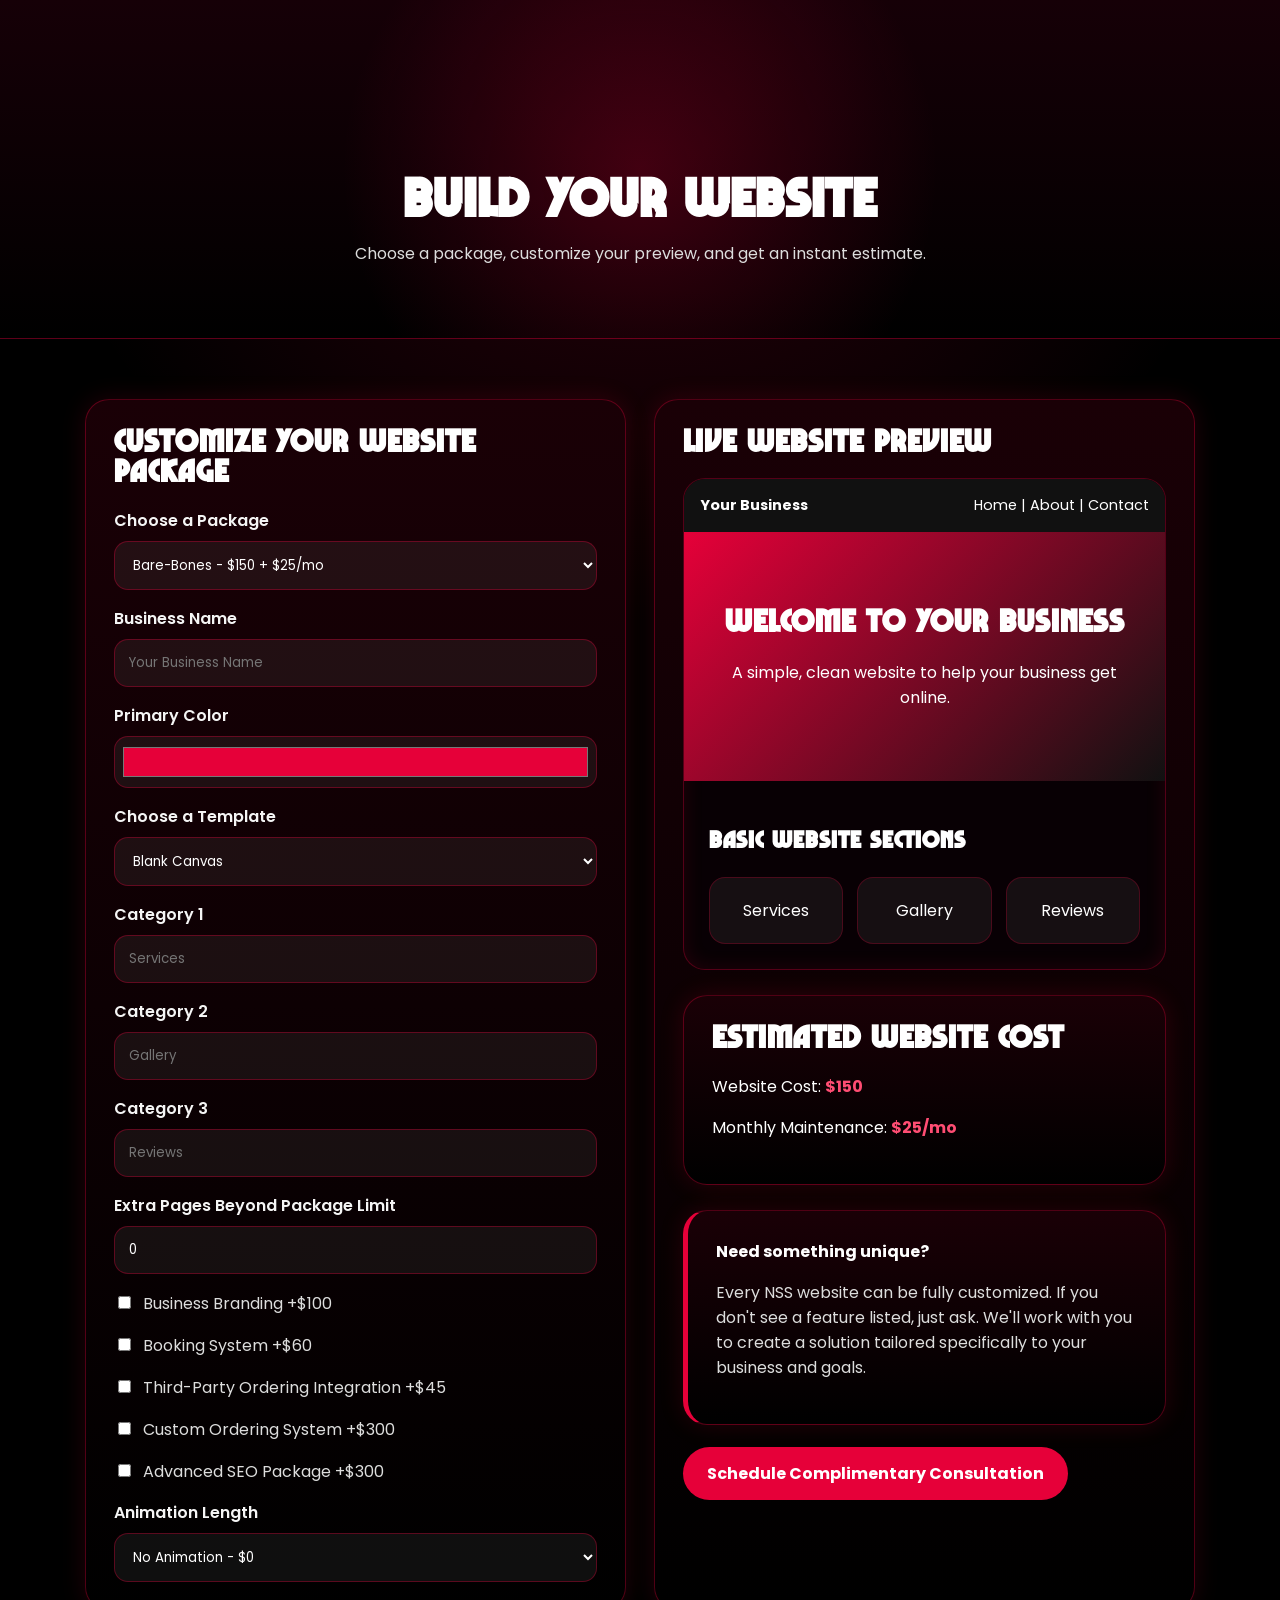
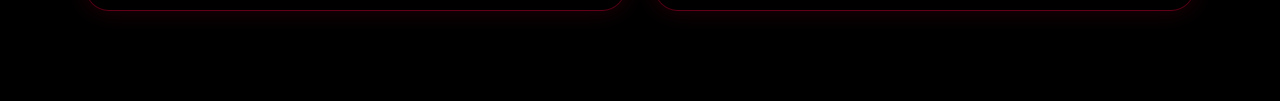
==== commit 0351a5ec: "Update builder.html" ====
--- a/builder.html
+++ b/builder.html
@@ -408,7 +408,13 @@
         </p>
       </div>
 
-      <a href="index.html#contact" class="btn">Request Complimentary Preview</a>
+      <a href="https://calendly.com/bouch-anwar19/30min"
+   class="btn"
+   target="_blank"
+   rel="noopener noreferrer">
+  Schedule Complimentary Consultation
+</a>
+      
     </div>
 
   </div>
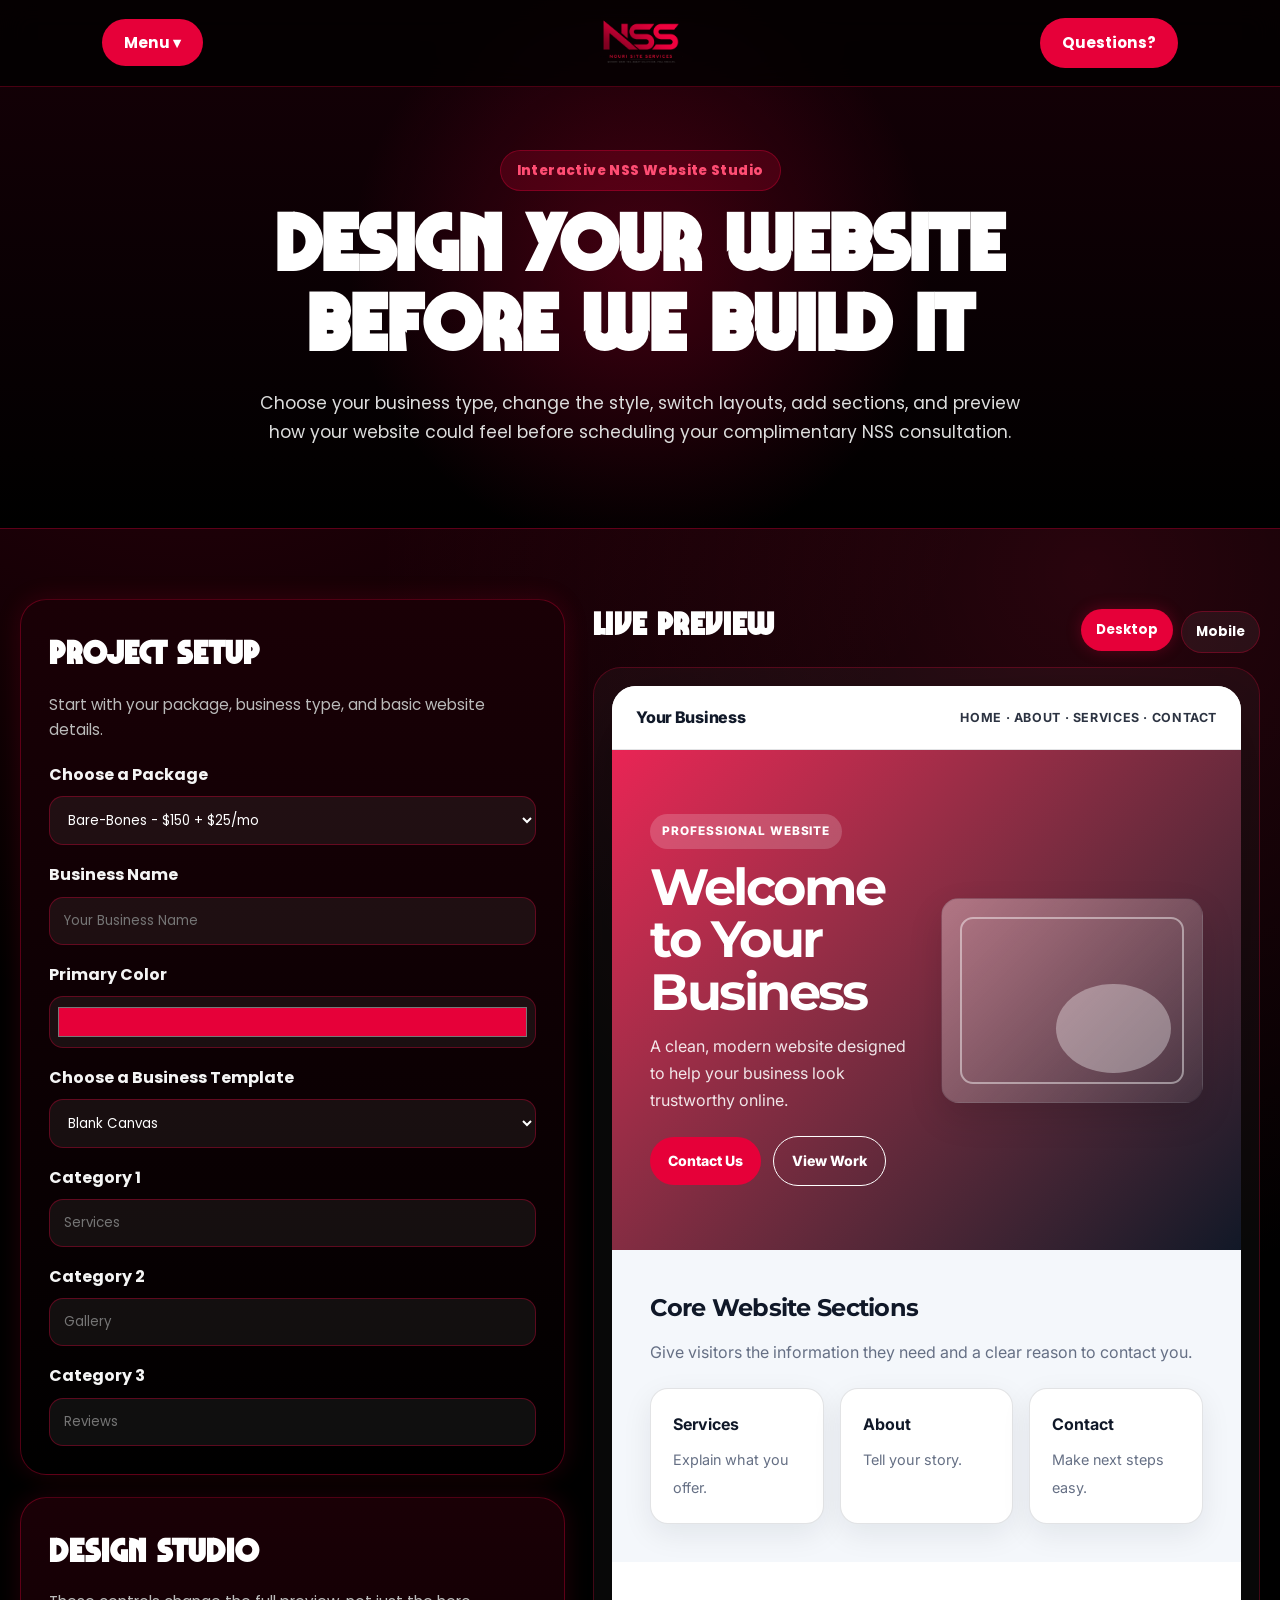
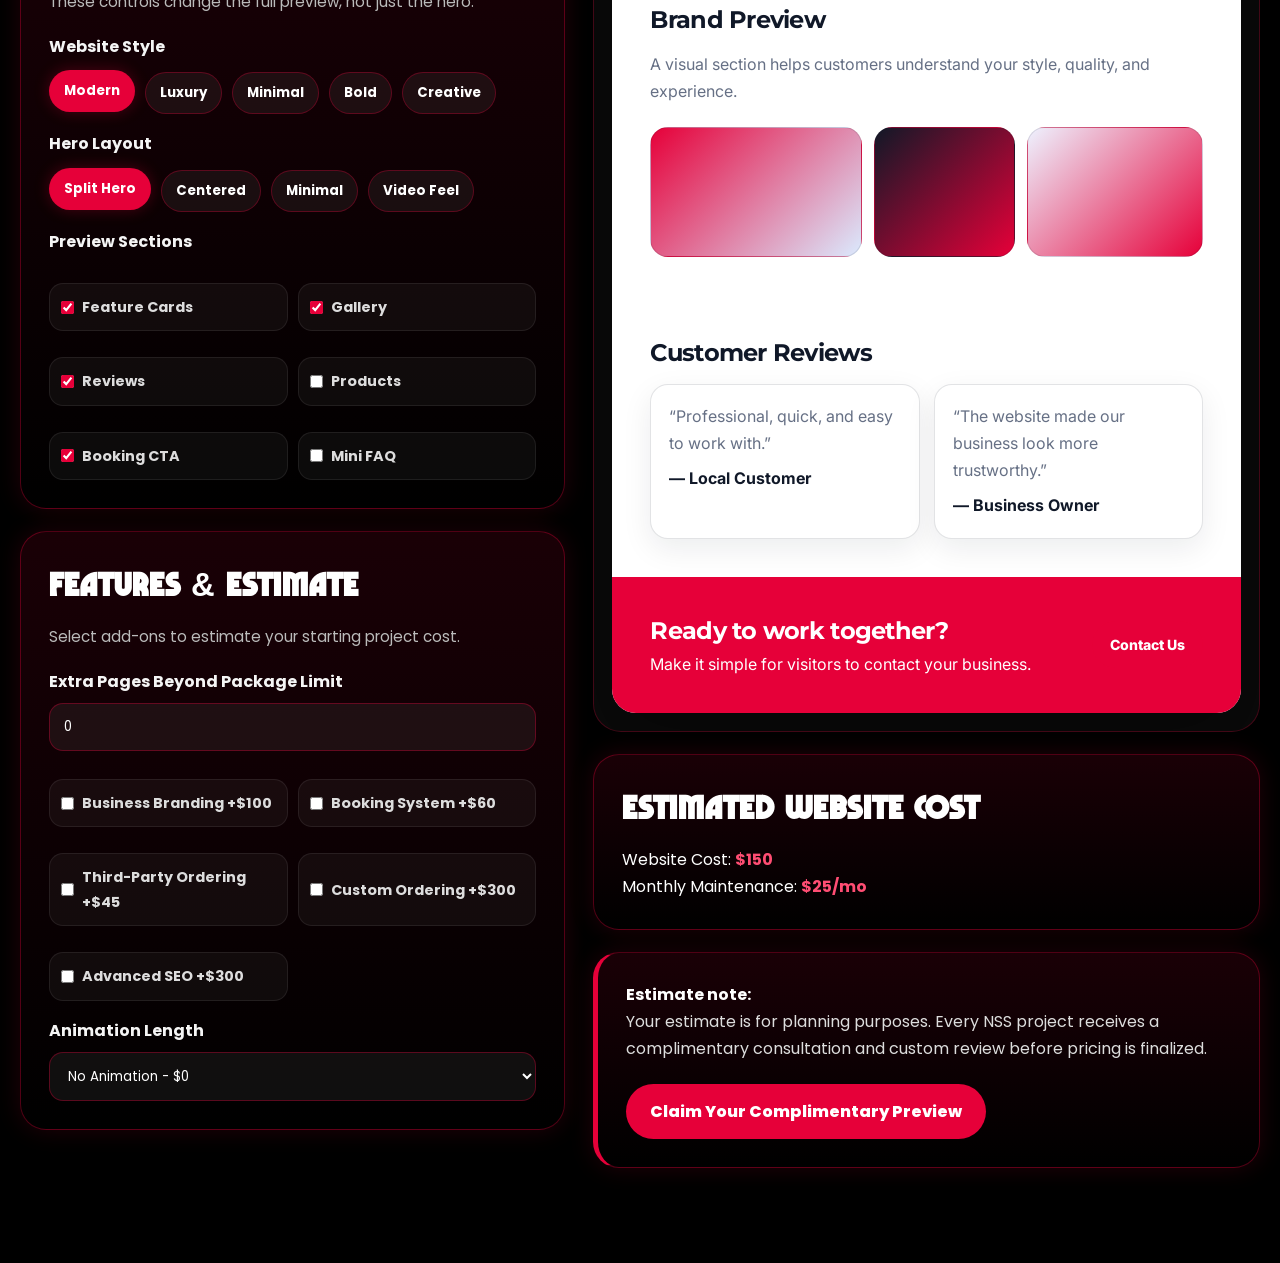
==== commit a5a3ad6d: "Add files via upload" ====
--- a/builder.html
+++ b/builder.html
@@ -7,14 +7,14 @@
 
   <meta
     name="description"
-    content="Use our interactive website builder to compare packages, customize features, preview your site, and get an instant website price estimate."
+    content="Use the NSS interactive website builder to compare packages, customize layouts, preview styles, choose features, and estimate your small business website cost."
   />
   <link rel="canonical" href="https://bargain-depot.github.io/NSS/builder.html" />
 
   <meta property="og:title" content="Website Builder | NSS" />
   <meta
     property="og:description"
-    content="Compare website packages, customize features, preview your site, and get an instant website estimate."
+    content="Customize your website package, preview different layouts, compare features, and get an instant website estimate."
   />
   <meta property="og:type" content="website" />
   <meta property="og:url" content="https://bargain-depot.github.io/NSS/builder.html" />
@@ -23,8 +23,12 @@
   <meta name="twitter:title" content="Website Builder | NSS" />
   <meta
     name="twitter:description"
-    content="Compare website packages, customize features, preview your site, and get an instant website estimate."
+    content="Customize your website package, preview different layouts, compare features, and get an instant website estimate."
   />
+
+  <link rel="preconnect" href="https://fonts.googleapis.com" />
+  <link rel="preconnect" href="https://fonts.gstatic.com" crossorigin />
+  <link href="https://fonts.googleapis.com/css2?family=Inter:wght@300;400;600;700;800&family=Lora:wght@400;600;700&family=Montserrat:wght@400;600;700;800&family=Playfair+Display:wght@600;700&family=Poppins:wght@300;400;500;600;700;800&display=swap" rel="stylesheet" />
 
   <script type="application/ld+json">
   {
@@ -36,360 +40,502 @@
   }
   </script>
 
-<link rel="preconnect" href="https://fonts.googleapis.com" />
-<link rel="preconnect" href="https://fonts.gstatic.com" crossorigin />
-<link href="https://fonts.googleapis.com/css2?family=Poppins:wght@300;400;500;600;700&display=swap" rel="stylesheet" />
-  
   <style>
-@font-face {
-  font-family: 'Senilita';
-  src: url('Senilita.otf') format('truetype');
-}
-
-* {
-  box-sizing: border-box;
-}
-
-body {
-  margin: 0;
-  font-family: Poppins, sans-serif;
-  background:
-    radial-gradient(circle at top, rgba(230, 0, 57, 0.22), transparent 35%),
-    #000;
-  color: white;
-}
-
-header {
-  padding: 140px 8% 70px;
-  text-align: center;
-  background:
-    radial-gradient(circle at center, rgba(230, 0, 57, 0.25), transparent 45%),
-    linear-gradient(180deg, #160007, #000);
-  border-bottom: 1px solid rgba(230, 0, 57, 0.35);
-}
-
-header h1 {
-  font-family: 'Senilita', sans-serif;
-  font-size: 3.4rem;
-  letter-spacing: 1px;
-  margin-bottom: 12px;
-}
-
-header p {
-  color: #ddd;
-  max-width: 700px;
-  margin: auto;
-  line-height: 1.7;
-}
-
-.container {
-  max-width: 1150px;
-  margin: auto;
-  padding: 60px 20px 90px;
-}
-
-.builder-grid {
-  display: grid;
-  grid-template-columns: 1fr 1fr;
-  gap: 28px;
-}
-
-.panel,
-.price-box,
-.note {
-  background: linear-gradient(180deg, #1a0006, #000000);
-  border: 1px solid rgba(230, 0, 57, 0.35);
-  border-radius: 24px;
-  padding: 28px;
-  box-shadow: 0 0 25px rgba(230, 0, 57, 0.15);
-}
-
-.panel h2,
-.price-box h2 {
-  font-family: 'Senilita', sans-serif;
-  letter-spacing: 1px;
-  font-size: 2rem;
-  margin-top: 0;
-  margin-bottom: 20px;
-}
-
-label {
-  font-weight: 600;
-  display: block;
-  margin-top: 16px;
-  color: #f5f5f5;
-}
-
-select,
-input {
-  width: 100%;
-  padding: 13px 14px;
-  margin-top: 8px;
-  border-radius: 14px;
-  border: 1px solid rgba(230, 0, 57, 0.35);
-  background: rgba(255, 255, 255, 0.06);
-  color: white;
-  font-family: Poppins, sans-serif;
-  outline: none;
-}
-
-select:focus,
-input:focus {
-  border-color: #ff4d73;
-  box-shadow: 0 0 12px rgba(230, 0, 57, 0.35);
-}
-
-select option {
-  color: #111;
-}
-
-input[type="color"] {
-  height: 52px;
-  padding: 6px;
-}
-
-.checkbox-row {
-  margin-top: 14px;
-  color: #ddd;
-}
-
-.checkbox-row input {
-  width: auto;
-  margin-right: 8px;
-  accent-color: #e60039;
-}
-
-.preview {
-  border-radius: 22px;
-  overflow: hidden;
-  border: 1px solid rgba(230, 0, 57, 0.35);
-  background: #080004;
-  box-shadow: inset 0 0 20px rgba(230, 0, 57, 0.12);
-}
-
-.preview-nav {
-  background: #111;
-  color: white;
-  padding: 16px;
-  display: flex;
-  justify-content: space-between;
-  gap: 12px;
-  font-size: 0.9rem;
-}
-
-.preview-hero {
-  padding: 55px 25px;
-  color: white;
-  background: linear-gradient(135deg, #e60039, #111);
-  text-align: center;
-}
-
-.preview-hero h1 {
-  font-family: 'Senilita', sans-serif;
-  letter-spacing: 1px;
-}
-
-.preview-section {
-  padding: 25px;
-}
-
-.preview-section h3 {
-  font-family: 'Senilita', sans-serif;
-  font-size: 1.5rem;
-  letter-spacing: 1px;
-}
-
-.cards {
-  display: grid;
-  grid-template-columns: repeat(3, 1fr);
-  gap: 14px;
-}
-
-.card {
-  background: rgba(255, 255, 255, 0.06);
-  border: 1px solid rgba(230, 0, 57, 0.25);
-  color: white;
-  padding: 20px;
-  border-radius: 16px;
-  text-align: center;
-}
-
-.price-box {
-  margin-top: 25px;
-}
-
-.price-box strong {
-  color: #ff4d73;
-}
-
-.note {
-  margin-top: 25px;
-  color: #ddd;
-  border-left: 5px solid #e60039;
-}
-
-.note strong {
-  color: white;
-}
-
-.btn {
-  display: inline-block;
-  background: #e60039;
-  color: white;
-  padding: 14px 24px;
-  border-radius: 999px;
-  text-decoration: none;
-  margin-top: 22px;
-  font-weight: 700;
-  transition: 0.3s ease;
-}
-
-.btn:hover {
-  background: #ff1a53;
-  transform: translateY(-3px);
-  box-shadow: 0 0 18px rgba(230, 0, 57, 0.35);
-}
-
-#orderButtons button {
-  border: none;
-  background: #e60039;
-  color: white;
-  padding: 12px 18px;
-  border-radius: 999px;
-  margin: 6px;
-  cursor: pointer;
-  font-weight: bold;
-}
-
-@media (max-width: 800px) {
-  header {
-    padding: 120px 6% 55px;
-  }
-
-  header h1 {
-    font-size: 2.4rem;
-  }
-
-  .builder-grid {
-    grid-template-columns: 1fr;
-  }
-
-  .cards {
-    grid-template-columns: 1fr;
-  }
-
-  .preview-nav {
-    flex-direction: column;
-    text-align: center;
-  }
-}
+    @font-face {
+      font-family: 'Senilita';
+      src: url('Senilita.otf') format('truetype');
+      font-weight: normal;
+      font-style: normal;
+    }
+
+    * { margin: 0; padding: 0; box-sizing: border-box; }
+    html { scroll-behavior: smooth; }
+
+    body {
+      font-family: Poppins, sans-serif;
+      background:
+        radial-gradient(circle at 15% 5%, rgba(230, 0, 57, 0.22), transparent 30%),
+        radial-gradient(circle at 85% 20%, rgba(255, 26, 83, 0.16), transparent 28%),
+        #000;
+      color: white;
+      line-height: 1.7;
+    }
+
+    a { color: inherit; }
+
+    .navbar {
+      position: fixed;
+      top: 0;
+      left: 0;
+      width: 100%;
+      padding: 18px 8%;
+      background: rgba(0, 0, 0, 0.76);
+      backdrop-filter: blur(14px);
+      display: flex;
+      justify-content: space-between;
+      align-items: center;
+      z-index: 1000;
+      border-bottom: 1px solid rgba(230, 0, 57, 0.3);
+    }
+
+    .menu-wrapper { position: relative; }
+
+    .menu-btn,
+    .nav-link-btn {
+      background: #e60039;
+      color: white;
+      border: none;
+      padding: 12px 22px;
+      border-radius: 999px;
+      font-weight: 700;
+      cursor: pointer;
+      font-family: Poppins, sans-serif;
+      text-decoration: none;
+      transition: 0.3s ease;
+      display: inline-block;
+      font-size: 0.95rem;
+    }
+
+    .menu-btn:hover,
+    .nav-link-btn:hover {
+      background: #ff1a53;
+      transform: translateY(-2px);
+      box-shadow: 0 0 18px rgba(230, 0, 57, 0.35);
+    }
+
+    .dropdown-menu {
+      position: absolute;
+      top: 66px;
+      left: 0;
+      width: 230px;
+      background: rgba(15, 0, 5, 0.96);
+      backdrop-filter: blur(20px);
+      border: 1px solid rgba(230, 0, 57, 0.35);
+      border-radius: 20px;
+      padding: 12px;
+      box-shadow: 0 10px 30px rgba(0,0,0,0.5), 0 0 20px rgba(230,0,57,0.15);
+      opacity: 0;
+      visibility: hidden;
+      transform: translateY(-10px);
+      transition: all 0.3s ease;
+    }
+
+    .dropdown-menu.show { opacity: 1; visibility: visible; transform: translateY(0); }
+    .dropdown-menu a { display: block; padding: 13px 15px; border-radius: 12px; color: white; text-decoration: none; transition: 0.25s ease; font-size: 0.95rem; }
+    .dropdown-menu a:hover { background: rgba(230, 0, 57, 0.15); color: #ff4d73; padding-left: 21px; }
+
+    .brand { position: absolute; left: 50%; transform: translateX(-50%); }
+    .brand img { width: 100px; display: block; }
+
+    .builder-hero {
+      min-height: 520px;
+      padding: 150px 8% 80px;
+      display: flex;
+      align-items: center;
+      justify-content: center;
+      text-align: center;
+      background:
+        radial-gradient(circle at center, rgba(230, 0, 57, 0.25), transparent 42%),
+        linear-gradient(180deg, #160007, #000000);
+      border-bottom: 1px solid rgba(230, 0, 57, 0.35);
+    }
+
+    .hero-inner { max-width: 900px; }
+    .mini-label { display: inline-block; margin-bottom: 18px; padding: 8px 16px; border-radius: 999px; background: rgba(230, 0, 57, 0.18); border: 1px solid rgba(230, 0, 57, 0.35); color: #ff4d73; font-size: 0.85rem; font-weight: 800; letter-spacing: 0.4px; }
+    .builder-hero h1 { font-family: 'Senilita', sans-serif; font-size: clamp(2.6rem, 7vw, 5rem); letter-spacing: 1px; line-height: 1; margin-bottom: 20px; }
+    .builder-hero p { max-width: 760px; margin: auto; color: #ddd; font-size: 1.08rem; }
+
+    .container { max-width: 1280px; margin: auto; padding: 70px 20px 95px; }
+    .builder-grid { display: grid; grid-template-columns: minmax(330px, 0.9fr) minmax(460px, 1.1fr); gap: 28px; align-items: start; }
+
+    .panel,
+    .price-box,
+    .note {
+      background: linear-gradient(180deg, #1a0006, #000000);
+      border: 1px solid rgba(230, 0, 57, 0.35);
+      border-radius: 26px;
+      padding: 28px;
+      box-shadow: 0 0 25px rgba(230, 0, 57, 0.15);
+    }
+
+    .panel { margin-bottom: 22px; }
+    .panel h2,
+    .price-box h2 { font-family: 'Senilita', sans-serif; letter-spacing: 1px; font-size: 2.05rem; margin-bottom: 8px; }
+    .panel-subtext { color: #bbb; margin-bottom: 18px; font-size: 0.95rem; }
+
+    label { font-weight: 700; display: block; margin-top: 16px; color: #f5f5f5; }
+    select,
+    input[type="text"],
+    input[type="number"] { width: 100%; padding: 13px 14px; margin-top: 8px; border-radius: 14px; border: 1px solid rgba(230, 0, 57, 0.35); background: rgba(255, 255, 255, 0.06); color: white; font-family: Poppins, sans-serif; outline: none; }
+    select:focus,
+    input:focus { border-color: #ff4d73; box-shadow: 0 0 12px rgba(230, 0, 57, 0.35); }
+    select option { color: #111; }
+    input[type="color"] { width: 100%; height: 52px; padding: 6px; margin-top: 8px; border-radius: 14px; border: 1px solid rgba(230, 0, 57, 0.35); background: rgba(255, 255, 255, 0.06); }
+
+    .control-row { display: flex; flex-wrap: wrap; gap: 10px; margin-top: 12px; }
+    .studio-choice { border: 1px solid rgba(230, 0, 57, 0.32); background: rgba(255, 255, 255, 0.055); color: white; border-radius: 999px; padding: 10px 14px; cursor: pointer; font-family: Poppins, sans-serif; font-weight: 700; transition: 0.25s ease; }
+    .studio-choice:hover,
+    .studio-choice.active { background: #e60039; transform: translateY(-2px); box-shadow: 0 0 15px rgba(230,0,57,0.28); }
+
+    .checkbox-grid { display: grid; grid-template-columns: 1fr 1fr; gap: 10px; margin-top: 12px; }
+    .checkbox-row { color: #ddd; display: flex; align-items: center; gap: 8px; background: rgba(255,255,255,0.045); border: 1px solid rgba(255,255,255,0.08); border-radius: 14px; padding: 11px; font-size: 0.9rem; }
+    .checkbox-row input { accent-color: #e60039; }
+
+    .preview-shell { position: sticky; top: 105px; }
+    .preview-tools { display: flex; justify-content: space-between; gap: 14px; align-items: center; margin-bottom: 14px; }
+    .preview-tools h2 { font-family: 'Senilita', sans-serif; font-size: 2rem; letter-spacing: 1px; }
+    .device-toggle { display: flex; gap: 8px; }
+
+    .preview-stage { background: rgba(255,255,255,0.04); border: 1px solid rgba(230, 0, 57, 0.25); border-radius: 28px; padding: 18px; overflow: hidden; }
+    .preview-stage.mobile-mode { display: flex; justify-content: center; }
+    .preview-stage.mobile-mode .website-preview { width: 375px; max-width: 100%; border-radius: 36px; min-height: 720px; }
+    .preview-stage.mobile-mode .site-nav { flex-direction: column; gap: 10px; text-align: center; }
+    .preview-stage.mobile-mode .site-links { flex-wrap: wrap; justify-content: center; }
+    .preview-stage.mobile-mode .site-hero { grid-template-columns: 1fr; text-align: center; padding: 46px 22px; }
+    .preview-stage.mobile-mode .site-card-grid,
+    .preview-stage.mobile-mode .product-grid,
+    .preview-stage.mobile-mode .gallery-grid { grid-template-columns: 1fr; }
+
+    /* THE PREVIEW: intentionally independent from the NSS design */
+    .website-preview {
+      --site-primary: #e60039;
+      --site-primary-dark: #111111;
+      --site-accent: #ffdd99;
+      --site-bg: #ffffff;
+      --site-bg-soft: #f5f5f5;
+      --site-text: #141414;
+      --site-muted: #666666;
+      --site-card: #ffffff;
+      --site-border: rgba(0,0,0,0.1);
+      --site-radius: 18px;
+      --site-font: 'Inter', sans-serif;
+      --site-heading: 'Montserrat', sans-serif;
+      --site-shadow: 0 14px 35px rgba(0,0,0,0.12);
+      width: 100%;
+      min-height: 760px;
+      overflow: hidden;
+      border-radius: 24px;
+      background: var(--site-bg);
+      color: var(--site-text);
+      font-family: var(--site-font);
+      box-shadow: 0 25px 70px rgba(0,0,0,0.35);
+      transition: 0.3s ease;
+    }
+
+    .site-nav { padding: 18px 24px; display: flex; align-items: center; justify-content: space-between; background: var(--site-nav-bg, var(--site-bg)); color: var(--site-nav-text, var(--site-text)); border-bottom: 1px solid var(--site-border); }
+    .site-brand { font-weight: 800; letter-spacing: -0.02em; }
+    .site-links { display: flex; gap: 16px; font-size: 0.78rem; font-weight: 700; text-transform: uppercase; letter-spacing: 0.05em; opacity: 0.88; }
+
+    .site-hero { display: grid; grid-template-columns: 1.05fr 0.95fr; gap: 28px; align-items: center; padding: 64px 38px; background: var(--site-hero-bg); color: var(--site-hero-text); min-height: 310px; }
+    .site-hero.centered { display: block; text-align: center; }
+    .site-hero.split { grid-template-columns: 1fr 1fr; text-align: left; }
+    .site-hero.minimal { display: block; background: var(--site-bg); color: var(--site-text); text-align: left; }
+    .site-hero.video { display: block; text-align: center; background: linear-gradient(rgba(0,0,0,0.38), rgba(0,0,0,0.38)), var(--site-hero-bg); color: white; }
+
+    .site-kicker { display: inline-block; margin-bottom: 12px; padding: 7px 12px; border-radius: 999px; background: var(--site-kicker-bg, rgba(255,255,255,0.18)); color: var(--site-kicker-text, inherit); font-size: 0.74rem; font-weight: 800; letter-spacing: 0.08em; text-transform: uppercase; }
+    .site-hero h1 { font-family: var(--site-heading); font-size: clamp(2rem, 4vw, 3.55rem); line-height: 1.03; letter-spacing: -0.05em; margin-bottom: 14px; }
+    .site-hero p { color: var(--site-hero-muted, inherit); opacity: 0.88; max-width: 560px; margin-bottom: 22px; }
+    .site-hero.centered p,
+    .site-hero.video p { margin-left: auto; margin-right: auto; }
+    .site-actions { display: flex; gap: 12px; flex-wrap: wrap; align-items: center; }
+    .site-hero.centered .site-actions,
+    .site-hero.video .site-actions { justify-content: center; }
+    .site-btn { display: inline-block; padding: 12px 18px; border-radius: var(--site-btn-radius, 999px); background: var(--site-primary); color: var(--site-button-text, white); text-decoration: none; font-weight: 800; font-size: 0.88rem; box-shadow: var(--site-btn-shadow, none); }
+    .site-btn.secondary { background: var(--site-secondary-btn, transparent); color: var(--site-secondary-text, inherit); border: 1px solid var(--site-secondary-border, currentColor); box-shadow: none; }
+
+    .visual-card { min-height: 205px; border-radius: var(--site-radius); background: var(--site-visual-bg); box-shadow: var(--site-shadow); position: relative; overflow: hidden; border: 1px solid var(--site-border); }
+    .visual-card::before { content: ""; position: absolute; inset: 18px; border-radius: calc(var(--site-radius) - 5px); border: 2px solid var(--site-visual-line, rgba(255,255,255,0.45)); }
+    .visual-card::after { content: ""; position: absolute; width: 44%; height: 44%; right: 12%; bottom: 14%; border-radius: 50%; background: var(--site-visual-orb, rgba(255,255,255,0.35)); }
+    .site-hero.centered .visual-card,
+    .site-hero.minimal .visual-card,
+    .site-hero.video .visual-card { display: none; }
+
+    .site-section { padding: 38px; background: var(--site-bg); }
+    .site-section.alt { background: var(--site-bg-soft); }
+    .site-section h2,
+    .site-section h3 { font-family: var(--site-heading); letter-spacing: -0.03em; margin-bottom: 10px; }
+    .section-lead { color: var(--site-muted); margin-bottom: 22px; max-width: 620px; }
+    .site-card-grid { display: grid; grid-template-columns: repeat(3, 1fr); gap: 16px; }
+    .site-card { background: var(--site-card); border: 1px solid var(--site-border); border-radius: var(--site-radius); padding: 22px; box-shadow: var(--site-card-shadow, 0 8px 22px rgba(0,0,0,0.06)); min-height: 115px; }
+    .site-card strong { display: block; margin-bottom: 8px; color: var(--site-card-title, var(--site-text)); }
+    .site-card span { color: var(--site-muted); font-size: 0.9rem; }
+
+    .gallery-grid { display: grid; grid-template-columns: 1.2fr 0.8fr 1fr; gap: 12px; }
+    .gallery-item { min-height: 130px; border-radius: var(--site-radius); background: var(--site-gallery-bg); border: 1px solid var(--site-border); }
+    .gallery-item:nth-child(2) { background: var(--site-gallery-bg-2); }
+    .gallery-item:nth-child(3) { background: var(--site-gallery-bg-3); }
+
+    .reviews-wrap { display: grid; grid-template-columns: 1fr 1fr; gap: 14px; }
+    .review { background: var(--site-card); border: 1px solid var(--site-border); border-radius: var(--site-radius); padding: 18px; color: var(--site-muted); box-shadow: var(--site-card-shadow, none); }
+    .review b { color: var(--site-text); display: block; margin-top: 8px; }
+
+    .product-grid { display: grid; grid-template-columns: repeat(3, 1fr); gap: 16px; }
+    .product-card { background: var(--site-card); border: 1px solid var(--site-border); border-radius: var(--site-radius); overflow: hidden; box-shadow: var(--site-card-shadow, 0 8px 22px rgba(0,0,0,0.06)); }
+    .product-img { height: 105px; background: var(--site-gallery-bg); }
+    .product-info { padding: 16px; }
+    .product-info strong { display: block; margin-bottom: 6px; }
+    .product-info span { color: var(--site-primary); font-weight: 800; }
+
+    .site-cta { padding: 34px 38px; background: var(--site-cta-bg, var(--site-primary)); color: var(--site-cta-text, white); display: flex; justify-content: space-between; gap: 18px; align-items: center; }
+    .site-cta h2 { font-family: var(--site-heading); letter-spacing: -0.03em; }
+
+    .website-preview.style-modern { --site-font:'Inter',sans-serif; --site-heading:'Montserrat',sans-serif; --site-bg:#ffffff; --site-bg-soft:#f4f7fb; --site-text:#101828; --site-muted:#667085; --site-card:#ffffff; --site-border:rgba(16,24,40,0.12); --site-radius:18px; --site-nav-bg:#ffffff; --site-nav-text:#101828; --site-hero-bg:linear-gradient(135deg, color-mix(in srgb, var(--site-primary) 86%, white), #111827); --site-hero-text:#ffffff; --site-hero-muted:#ffffff; --site-visual-bg:linear-gradient(135deg, rgba(255,255,255,0.35), rgba(255,255,255,0.08)); --site-gallery-bg:linear-gradient(135deg, var(--site-primary), #dbeafe); --site-gallery-bg-2:linear-gradient(135deg, #111827, var(--site-primary)); --site-gallery-bg-3:linear-gradient(135deg, #eef2ff, var(--site-primary)); --site-card-shadow:0 10px 30px rgba(16,24,40,0.08); }
+    .website-preview.style-luxury { --site-font:'Lora',serif; --site-heading:'Playfair Display',serif; --site-bg:#0d0b08; --site-bg-soft:#17130e; --site-text:#fff7e6; --site-muted:#d7c6a1; --site-card:#15110c; --site-border:rgba(218,165,32,0.28); --site-radius:10px; --site-primary:#c89b3c; --site-nav-bg:#090806; --site-nav-text:#fff7e6; --site-hero-bg:radial-gradient(circle at 25% 20%, rgba(200,155,60,0.34), transparent 32%), linear-gradient(135deg, #090806, #1e160b); --site-hero-text:#fff7e6; --site-hero-muted:#d7c6a1; --site-visual-bg:linear-gradient(135deg,#2b2112,#c89b3c); --site-gallery-bg:linear-gradient(135deg,#1e160b,#c89b3c); --site-gallery-bg-2:linear-gradient(135deg,#090806,#403016); --site-gallery-bg-3:linear-gradient(135deg,#c89b3c,#fff0bd); --site-btn-radius:4px; --site-card-shadow:0 14px 35px rgba(0,0,0,0.35); }
+    .website-preview.style-minimal { --site-font:'Inter',sans-serif; --site-heading:'Inter',sans-serif; --site-bg:#fbfaf7; --site-bg-soft:#f0eee8; --site-text:#1b1b1b; --site-muted:#6d6a63; --site-card:#fbfaf7; --site-border:rgba(0,0,0,0.12); --site-radius:2px; --site-nav-bg:#fbfaf7; --site-nav-text:#1b1b1b; --site-hero-bg:#fbfaf7; --site-hero-text:#1b1b1b; --site-hero-muted:#6d6a63; --site-kicker-bg:transparent; --site-kicker-text:var(--site-primary); --site-visual-bg:#e9e4da; --site-gallery-bg:#ded8cc; --site-gallery-bg-2:#cfc7b7; --site-gallery-bg-3:#eee9df; --site-btn-radius:2px; --site-card-shadow:none; }
+    .website-preview.style-bold { --site-font:'Montserrat',sans-serif; --site-heading:'Montserrat',sans-serif; --site-bg:#fff; --site-bg-soft:#f1f1f1; --site-text:#080808; --site-muted:#4b4b4b; --site-card:#ffffff; --site-border:#080808; --site-radius:0px; --site-nav-bg:#080808; --site-nav-text:#ffffff; --site-hero-bg:linear-gradient(135deg, var(--site-primary) 0 55%, #080808 55% 100%); --site-hero-text:#ffffff; --site-hero-muted:#ffffff; --site-visual-bg:repeating-linear-gradient(45deg, #fff 0 12px, rgba(255,255,255,0.45) 12px 24px); --site-gallery-bg:var(--site-primary); --site-gallery-bg-2:#080808; --site-gallery-bg-3:#ffffff; --site-btn-radius:0px; --site-card-shadow:7px 7px 0 #080808; --site-btn-shadow:5px 5px 0 rgba(0,0,0,0.38); }
+    .website-preview.style-creative { --site-font:'Poppins',sans-serif; --site-heading:'Poppins',sans-serif; --site-bg:#fff8fb; --site-bg-soft:#fff0f6; --site-text:#20131b; --site-muted:#765c6b; --site-card:#ffffff; --site-border:rgba(32,19,27,0.08); --site-radius:28px; --site-nav-bg:#fff8fb; --site-nav-text:#20131b; --site-hero-bg:radial-gradient(circle at 15% 25%, #ffe66d, transparent 25%), radial-gradient(circle at 80% 20%, color-mix(in srgb, var(--site-primary) 65%, white), transparent 30%), linear-gradient(135deg, #7b2ff7, var(--site-primary)); --site-hero-text:#ffffff; --site-hero-muted:#ffffff; --site-visual-bg:linear-gradient(135deg,#ffe66d,var(--site-primary),#7b2ff7); --site-gallery-bg:linear-gradient(135deg,#ffe66d,var(--site-primary)); --site-gallery-bg-2:linear-gradient(135deg,#7b2ff7,#00d4ff); --site-gallery-bg-3:linear-gradient(135deg,#00f5a0,#ffe66d); --site-card-shadow:0 18px 35px rgba(123,47,247,0.13); }
+
+    .website-preview.industry-restaurant { --site-primary:#b6422c; --site-accent:#f4c16e; }
+    .website-preview.industry-landscaping { --site-primary:#2f7d32; --site-accent:#b7e08a; }
+    .website-preview.industry-architecture { --site-primary:#3f4f5f; --site-accent:#d8c7a3; }
+    .website-preview.industry-contractor { --site-primary:#d97706; --site-accent:#fde68a; }
+    .website-preview.industry-pressure { --site-primary:#0ea5e9; --site-accent:#bae6fd; }
+    .website-preview.industry-barber { --site-primary:#b88a44; --site-accent:#e8d1a0; }
+    .website-preview.industry-store { --site-primary:#6d28d9; --site-accent:#ddd6fe; }
+    .website-preview.industry-detailing { --site-primary:#2563eb; --site-accent:#bfdbfe; }
+    .website-preview.industry-gym { --site-primary:#ef4444; --site-accent:#fecaca; }
+    .website-preview.industry-coffee { --site-primary:#8b5a2b; --site-accent:#e7c8a0; }
+
+    .price-box { margin-top: 22px; }
+    .price-box strong { color: #ff4d73; }
+    .note { margin-top: 22px; color: #ddd; border-left: 5px solid #e60039; }
+    .note strong { color: white; }
+    .btn { display: inline-block; background: #e60039; color: white; padding: 14px 24px; border-radius: 999px; text-decoration: none; margin-top: 22px; font-weight: 800; transition: 0.3s ease; }
+    .btn:hover { background: #ff1a53; transform: translateY(-3px); box-shadow: 0 0 18px rgba(230, 0, 57, 0.35); }
+
+    @media (max-width: 980px) {
+      .builder-grid { grid-template-columns: 1fr; }
+      .preview-shell { position: static; }
+    }
+
+    @media (max-width: 768px) {
+      .navbar { flex-direction: row; justify-content: center; align-items: center; padding: 14px 5%; height: 82px; }
+      .menu-wrapper { position: absolute; left: 5%; top: 50%; transform: translateY(-50%); }
+      .menu-btn { padding: 10px 14px; font-size: 0.85rem; }
+      .brand { position: absolute; left: 50%; transform: translateX(-50%); }
+      .brand img { width: 72px; }
+      .nav-link-btn { position: absolute; right: 5%; top: 50%; transform: translateY(-50%); padding: 10px 13px; font-size: 0.78rem; white-space: nowrap; }
+      .dropdown-menu { top: 62px; left: 0; right: auto; width: 220px; }
+      .builder-hero { min-height: 430px; padding: 125px 6% 55px; }
+      .container { padding: 45px 14px 75px; }
+      .panel, .price-box, .note { padding: 22px; }
+      .checkbox-grid { grid-template-columns: 1fr; }
+      .preview-tools { align-items: flex-start; flex-direction: column; }
+      .site-hero { grid-template-columns: 1fr; padding: 46px 22px; text-align: center; }
+      .site-actions { justify-content: center; }
+      .site-card-grid, .product-grid, .gallery-grid, .reviews-wrap { grid-template-columns: 1fr; }
+      .site-cta { flex-direction: column; text-align: center; }
+    }
   </style>
 </head>
 <body>
 
-<header>
-  <h1>Build Your Website</h1>
-  <p>Choose a package, customize your preview, and get an instant estimate.</p>
+<header class="navbar">
+  <nav class="menu-wrapper">
+    <button class="menu-btn" onclick="toggleMenu()">Menu ▾</button>
+    <div class="dropdown-menu">
+      <a href="index.html#home">🏠 Home</a>
+      <a href="index.html#vision">🎯 Vision</a>
+      <a href="index.html#services">🎨 Services</a>
+      <a href="builder.html">🔧 Website Builder</a>
+      <a href="index.html#plans">💰 Pricing</a>
+      <a href="index.html#contact">📞 Contact</a>
+    </div>
+  </nav>
+
+  <div class="brand">
+    <a href="index.html#home"><img src="NavbarClear.png" alt="NSS Logo"></a>
+  </div>
+
+  <a href="faq.html" class="nav-link-btn">Questions?</a>
 </header>
 
-<div class="container">
+<section class="builder-hero">
+  <div class="hero-inner">
+    <span class="mini-label">Interactive NSS Website Studio</span>
+    <h1>Design Your Website Before We Build It</h1>
+    <p>
+      Choose your business type, change the style, switch layouts, add sections, and preview how your website could feel before scheduling your complimentary NSS consultation.
+    </p>
+  </div>
+</section>
+
+<main class="container">
   <div class="builder-grid">
-
-    <div class="panel">
-      <h2>Customize Your Website Package</h2>
-
-      <label>Choose a Package</label>
-      <select id="package">
-        <option value="bare">Bare-Bones - $150 + $25/mo</option>
-        <option value="restaurant">Restaurant - $375 + $35/mo</option>
-        <option value="booking">Booking Services - $350 + $35/mo</option>
-        <option value="store">Online Web Store - $500 + $50/mo</option>
-      </select>
-
-      <label>Business Name</label>
-      <input type="text" id="businessName" placeholder="Your Business Name">
-
-      <label>Primary Color</label>
-      <input type="color" id="primaryColor" value="#e60039">
-
-      <label id="templateLabel">Choose a Template</label>
-      <select id="template"></select>
-
-      <label>Category 1</label>
-      <input type="text" id="cat1" placeholder="Services">
-
-      <label>Category 2</label>
-      <input type="text" id="cat2" placeholder="Gallery">
-
-      <label>Category 3</label>
-      <input type="text" id="cat3" placeholder="Reviews">
-
-      <label>Extra Pages Beyond Package Limit</label>
-      <input type="number" id="pages" value="0" min="0">
-
-      <div class="checkbox-row">
-        <input type="checkbox" id="branding">
-        <span>Business Branding +$100</span>
+    <div>
+      <section class="panel">
+        <h2>Project Setup</h2>
+        <p class="panel-subtext">Start with your package, business type, and basic website details.</p>
+
+        <label>Choose a Package</label>
+        <select id="package">
+          <option value="bare">Bare-Bones - $150 + $25/mo</option>
+          <option value="restaurant">Restaurant - $375 + $35/mo</option>
+          <option value="booking">Booking Services - $350 + $35/mo</option>
+          <option value="store">Online Web Store - $500 + $50/mo</option>
+        </select>
+
+        <label>Business Name</label>
+        <input type="text" id="businessName" placeholder="Your Business Name">
+
+        <label>Primary Color</label>
+        <input type="color" id="primaryColor" value="#e60039">
+
+        <label>Choose a Business Template</label>
+        <select id="template"></select>
+
+        <label>Category 1</label>
+        <input type="text" id="cat1" placeholder="Services">
+
+        <label>Category 2</label>
+        <input type="text" id="cat2" placeholder="Gallery">
+
+        <label>Category 3</label>
+        <input type="text" id="cat3" placeholder="Reviews">
+      </section>
+
+      <section class="panel">
+        <h2>Design Studio</h2>
+        <p class="panel-subtext">These controls change the full preview, not just the hero.</p>
+
+        <label>Website Style</label>
+        <div class="control-row" data-group="style">
+          <button type="button" class="studio-choice active" data-style="modern">Modern</button>
+          <button type="button" class="studio-choice" data-style="luxury">Luxury</button>
+          <button type="button" class="studio-choice" data-style="minimal">Minimal</button>
+          <button type="button" class="studio-choice" data-style="bold">Bold</button>
+          <button type="button" class="studio-choice" data-style="creative">Creative</button>
+        </div>
+
+        <label>Hero Layout</label>
+        <div class="control-row" data-group="layout">
+          <button type="button" class="studio-choice active" data-layout="split">Split Hero</button>
+          <button type="button" class="studio-choice" data-layout="centered">Centered</button>
+          <button type="button" class="studio-choice" data-layout="minimal">Minimal</button>
+          <button type="button" class="studio-choice" data-layout="video">Video Feel</button>
+        </div>
+
+        <label>Preview Sections</label>
+        <div class="checkbox-grid">
+          <label class="checkbox-row"><input type="checkbox" class="section-toggle" value="features" checked> Feature Cards</label>
+          <label class="checkbox-row"><input type="checkbox" class="section-toggle" value="gallery" checked> Gallery</label>
+          <label class="checkbox-row"><input type="checkbox" class="section-toggle" value="reviews" checked> Reviews</label>
+          <label class="checkbox-row"><input type="checkbox" class="section-toggle" value="products"> Products</label>
+          <label class="checkbox-row"><input type="checkbox" class="section-toggle" value="booking" checked> Booking CTA</label>
+          <label class="checkbox-row"><input type="checkbox" class="section-toggle" value="faq"> Mini FAQ</label>
+        </div>
+      </section>
+
+      <section class="panel">
+        <h2>Features & Estimate</h2>
+        <p class="panel-subtext">Select add-ons to estimate your starting project cost.</p>
+
+        <label>Extra Pages Beyond Package Limit</label>
+        <input type="number" id="pages" value="0" min="0">
+
+        <div class="checkbox-grid">
+          <label class="checkbox-row"><input type="checkbox" id="branding"> Business Branding +$100</label>
+          <label class="checkbox-row"><input type="checkbox" id="bookingSystem"> Booking System +$60</label>
+          <label class="checkbox-row"><input type="checkbox" id="thirdParty"> Third-Party Ordering +$45</label>
+          <label class="checkbox-row"><input type="checkbox" id="customOrdering"> Custom Ordering +$300</label>
+          <label class="checkbox-row"><input type="checkbox" id="seo"> Advanced SEO +$300</label>
+        </div>
+
+        <label>Animation Length</label>
+        <select id="animation">
+          <option value="0">No Animation - $0</option>
+          <option value="25">5 Seconds - $25</option>
+          <option value="50">10 Seconds - $50</option>
+          <option value="75">15 Seconds - $75</option>
+          <option value="150">30 Seconds - $150</option>
+          <option value="300">60 Seconds - $300</option>
+        </select>
+      </section>
+    </div>
+
+    <aside class="preview-shell">
+      <div class="preview-tools">
+        <h2>Live Preview</h2>
+        <div class="device-toggle control-row" data-group="device">
+          <button type="button" class="studio-choice active" data-device="desktop">Desktop</button>
+          <button type="button" class="studio-choice" data-device="mobile">Mobile</button>
+        </div>
       </div>
 
-      <div class="checkbox-row">
-        <input type="checkbox" id="bookingSystem">
-        <span>Booking System +$60</span>
-      </div>
-
-      <div class="checkbox-row">
-        <input type="checkbox" id="thirdParty">
-        <span>Third-Party Ordering Integration +$45</span>
-      </div>
-
-      <div class="checkbox-row">
-        <input type="checkbox" id="customOrdering">
-        <span>Custom Ordering System +$300</span>
-      </div>
-
-      <div class="checkbox-row">
-        <input type="checkbox" id="seo">
-        <span>Advanced SEO Package +$300</span>
-      </div>
-
-      <label>Animation Length</label>
-      <select id="animation">
-        <option value="0">No Animation - $0</option>
-        <option value="25">5 Seconds - $25</option>
-        <option value="50">10 Seconds - $50</option>
-        <option value="75">15 Seconds - $75</option>
-        <option value="150">30 Seconds - $150</option>
-        <option value="300">60 Seconds - $300</option>
-      </select>
-    </div>
-
-    <div class="panel">
-      <h2>Live Website Preview</h2>
-
-      <div class="preview">
-        <div class="preview-nav" id="previewNav">
-          <strong id="previewTitle">Your Business</strong>
-          <span id="previewLinks">Home | About | Contact</span>
-        </div>
-
-        <div class="preview-hero" id="previewHero">
-          <h1 id="heroText">Professional Website Preview</h1>
-          <p id="heroSubtext">A clean, modern website built for your business.</p>
-        </div>
-
-        <div class="preview-section">
-          <h3 id="sectionTitle">Featured Sections</h3>
-
-          <div class="cards">
-            <div class="card" id="card1">Services</div>
-            <div class="card" id="card2">Gallery</div>
-            <div class="card" id="card3">Reviews</div>
+      <div class="preview-stage" id="previewStage">
+        <div class="website-preview style-modern industry-bare" id="websitePreview">
+          <div class="site-nav">
+            <strong class="site-brand" id="previewTitle">Your Business</strong>
+            <div class="site-links" id="previewLinks">Home · About · Contact</div>
           </div>
 
-          <div id="orderButtons" style="display:none; margin-top:20px;">
-            <button>Uber Eats</button>
-            <button>DoorDash</button>
-          </div>
+          <section class="site-hero split" id="siteHero">
+            <div>
+              <span class="site-kicker" id="siteKicker">Professional Website</span>
+              <h1 id="heroText">Welcome to Your Business</h1>
+              <p id="heroSubtext">A clean, modern website built to help your business earn trust and turn visitors into customers.</p>
+              <div class="site-actions">
+                <a href="#" class="site-btn" id="primaryCta">Get Started</a>
+                <a href="#" class="site-btn secondary" id="secondaryCta">View Services</a>
+              </div>
+            </div>
+            <div class="visual-card" aria-hidden="true"></div>
+          </section>
+
+          <section class="site-section alt" id="featuresSection">
+            <h2 id="sectionTitle">Featured Sections</h2>
+            <p class="section-lead" id="sectionLead">Highlight the most important parts of your business so visitors know what to do next.</p>
+            <div class="site-card-grid">
+              <div class="site-card"><strong id="card1">Services</strong><span id="card1Text">Clear details about what you offer.</span></div>
+              <div class="site-card"><strong id="card2">Gallery</strong><span id="card2Text">Show your work and build trust.</span></div>
+              <div class="site-card"><strong id="card3">Reviews</strong><span id="card3Text">Turn happy customers into proof.</span></div>
+            </div>
+          </section>
+
+          <section class="site-section" id="gallerySection">
+            <h2 id="galleryTitle">Project Gallery</h2>
+            <p class="section-lead">A visual section helps customers understand your style, quality, and experience.</p>
+            <div class="gallery-grid">
+              <div class="gallery-item"></div>
+              <div class="gallery-item"></div>
+              <div class="gallery-item"></div>
+            </div>
+          </section>
+
+          <section class="site-section alt" id="productsSection" style="display:none;">
+            <h2 id="productsTitle">Featured Products</h2>
+            <p class="section-lead">Use product cards for stores, menus, specials, packages, or featured services.</p>
+            <div class="product-grid">
+              <div class="product-card"><div class="product-img"></div><div class="product-info"><strong id="product1">Signature Item</strong><span>$25</span></div></div>
+              <div class="product-card"><div class="product-img"></div><div class="product-info"><strong id="product2">Popular Choice</strong><span>$40</span></div></div>
+              <div class="product-card"><div class="product-img"></div><div class="product-info"><strong id="product3">Premium Option</strong><span>$75</span></div></div>
+            </div>
+          </section>
+
+          <section class="site-section" id="reviewsSection">
+            <h2>Customer Reviews</h2>
+            <div class="reviews-wrap">
+              <div class="review">“Professional, quick, and easy to work with.” <b>— Local Customer</b></div>
+              <div class="review">“The website made our business look more trustworthy.” <b>— Business Owner</b></div>
+            </div>
+          </section>
+
+          <section class="site-section alt" id="faqSection" style="display:none;">
+            <h2>Common Questions</h2>
+            <div class="site-card-grid">
+              <div class="site-card"><strong>How do I book?</strong><span>Use the booking button or contact form.</span></div>
+              <div class="site-card"><strong>Where are you located?</strong><span>Add your service area or address.</span></div>
+              <div class="site-card"><strong>Do you offer quotes?</strong><span>Let visitors request pricing directly.</span></div>
+            </div>
+          </section>
+
+          <section class="site-cta" id="bookingSection">
+            <div>
+              <h2 id="ctaTitle">Ready to get started?</h2>
+              <p id="ctaText">Make it easy for visitors to contact you, book, order, or request a quote.</p>
+            </div>
+            <a href="#" class="site-btn" id="ctaButton">Contact Us</a>
+          </section>
         </div>
       </div>
 
@@ -400,36 +546,26 @@
       </div>
 
       <div class="note">
-        <strong>Need something unique?</strong>
-        <p>
-          Every NSS website can be fully customized. If you don't see a feature listed,
-          just ask. We'll work with you to create a solution tailored specifically to
-          your business and goals.
-        </p>
+        <strong>Estimate note:</strong>
+        <p>Your estimate is for planning purposes. Every NSS project receives a complimentary consultation and custom review before pricing is finalized.</p>
+        <a href="https://calendly.com/bouch-anwar19/30min" class="btn" target="_blank" rel="noopener noreferrer">Claim Your Complimentary Preview</a>
       </div>
-
-      <a href="https://calendly.com/bouch-anwar19/30min"
-   class="btn"
-   target="_blank"
-   rel="noopener noreferrer">
-  Schedule Complimentary Consultation
-</a>
-      
-    </div>
-
+    </aside>
   </div>
-</div>
+</main>
 
 <script>
+function toggleMenu() {
+  document.querySelector(".dropdown-menu").classList.toggle("show");
+}
+
 const packageSelect = document.getElementById("package");
 const templateSelect = document.getElementById("template");
 const businessName = document.getElementById("businessName");
 const primaryColor = document.getElementById("primaryColor");
-
 const cat1 = document.getElementById("cat1");
 const cat2 = document.getElementById("cat2");
 const cat3 = document.getElementById("cat3");
-
 const pagesInput = document.getElementById("pages");
 const branding = document.getElementById("branding");
 const bookingSystem = document.getElementById("bookingSystem");
@@ -437,39 +573,232 @@
 const customOrdering = document.getElementById("customOrdering");
 const seo = document.getElementById("seo");
 const animation = document.getElementById("animation");
-
 const totalDisplay = document.getElementById("total");
 const monthlyDisplay = document.getElementById("monthly");
 
+const previewStage = document.getElementById("previewStage");
+const websitePreview = document.getElementById("websitePreview");
 const previewTitle = document.getElementById("previewTitle");
 const previewLinks = document.getElementById("previewLinks");
-const previewHero = document.getElementById("previewHero");
-const previewNav = document.getElementById("previewNav");
+const siteHero = document.getElementById("siteHero");
+const siteKicker = document.getElementById("siteKicker");
 const heroText = document.getElementById("heroText");
 const heroSubtext = document.getElementById("heroSubtext");
+const primaryCta = document.getElementById("primaryCta");
+const secondaryCta = document.getElementById("secondaryCta");
 const sectionTitle = document.getElementById("sectionTitle");
+const sectionLead = document.getElementById("sectionLead");
 const card1 = document.getElementById("card1");
 const card2 = document.getElementById("card2");
 const card3 = document.getElementById("card3");
-const orderButtons = document.getElementById("orderButtons");
+const card1Text = document.getElementById("card1Text");
+const card2Text = document.getElementById("card2Text");
+const card3Text = document.getElementById("card3Text");
+const galleryTitle = document.getElementById("galleryTitle");
+const productsTitle = document.getElementById("productsTitle");
+const product1 = document.getElementById("product1");
+const product2 = document.getElementById("product2");
+const product3 = document.getElementById("product3");
+const ctaTitle = document.getElementById("ctaTitle");
+const ctaText = document.getElementById("ctaText");
+const ctaButton = document.getElementById("ctaButton");
+
+let currentStyle = "modern";
+let currentLayout = "split";
+let currentDevice = "desktop";
 
 const templates = {
   bare: [
-    { value: "blank", text: "Blank Canvas" }
+    { value: "bare", text: "Blank Canvas" },
+    { value: "contractor", text: "Contractor" },
+    { value: "detailing", text: "Auto Detailing" },
+    { value: "gym", text: "Fitness / Gym" },
+    { value: "coffee", text: "Coffee Shop" }
   ],
   restaurant: [
-    { value: "restaurant", text: "Restaurant Template" }
+    { value: "restaurant", text: "Restaurant" },
+    { value: "coffee", text: "Coffee Shop" }
   ],
   booking: [
     { value: "landscaping", text: "Landscaping" },
     { value: "architecture", text: "Architecture" },
     { value: "contractor", text: "Contractor" },
     { value: "pressure", text: "Pressure Washing" },
-    { value: "barber", text: "Barbershop" }
+    { value: "barber", text: "Barbershop" },
+    { value: "detailing", text: "Auto Detailing" },
+    { value: "gym", text: "Fitness / Gym" }
   ],
   store: [
-    { value: "store", text: "Online Store Template" }
+    { value: "store", text: "Online Store" }
   ]
+};
+
+const templateContent = {
+  bare: {
+    links: "Home · About · Services · Contact",
+    kicker: "Professional Website",
+    hero: name => `Welcome to ${name}`,
+    sub: "A clean, modern website designed to help your business look trustworthy online.",
+    section: "Core Website Sections",
+    lead: "Give visitors the information they need and a clear reason to contact you.",
+    cards: ["Services", "About", "Contact"],
+    cardText: ["Explain what you offer.", "Tell your story.", "Make next steps easy."],
+    gallery: "Brand Preview",
+    products: ["Starter Service", "Popular Service", "Premium Service"],
+    cta: "Ready to work together?",
+    ctaText: "Make it simple for visitors to contact your business.",
+    ctaButton: "Contact Us"
+  },
+  restaurant: {
+    links: "Home · Menu · Gallery · Order",
+    kicker: "Fresh Flavor",
+    hero: name => `Fresh Flavor at ${name}`,
+    sub: "Show your menu, highlight popular dishes, and make online ordering easy.",
+    section: "Restaurant Features",
+    lead: "A restaurant site should make people hungry and move them toward ordering or visiting.",
+    cards: ["Menu", "Gallery", "Reviews"],
+    cardText: ["Feature your best dishes.", "Show atmosphere and food.", "Build trust with guests."],
+    gallery: "Food & Dining Gallery",
+    products: ["Signature Plate", "Lunch Special", "Family Combo"],
+    cta: "Hungry yet?",
+    ctaText: "Guide visitors toward ordering, calling, or finding your location.",
+    ctaButton: "Order Online"
+  },
+  landscaping: {
+    links: "Home · Services · Gallery · Quote",
+    kicker: "Outdoor Transformation",
+    hero: () => "Transform Your Outdoor Space",
+    sub: name => `${name} can showcase lawns, patios, cleanups, and outdoor projects with a strong visual layout.`,
+    section: "Landscaping Features",
+    lead: "Show before-and-after work, service areas, and a quote request path.",
+    cards: ["Before & After", "Quote Form", "Service Areas"],
+    cardText: ["Show visible results.", "Capture new leads.", "Clarify where you work."],
+    gallery: "Outdoor Project Gallery",
+    products: ["Lawn Care", "Mulch Installation", "Seasonal Cleanup"],
+    cta: "Need a better outdoor space?",
+    ctaText: "Let visitors request a quote without hunting for your contact info.",
+    ctaButton: "Request Quote"
+  },
+  architecture: {
+    links: "Projects · Services · Studio · Contact",
+    kicker: "Design With Purpose",
+    hero: () => "Designing Spaces With Purpose",
+    sub: name => `${name} can present projects, process, and consultation details with a polished portfolio feel.`,
+    section: "Architecture Features",
+    lead: "A portfolio-style site should feel refined, spacious, and easy to explore.",
+    cards: ["Projects", "Process", "Consultation"],
+    cardText: ["Highlight finished work.", "Explain your approach.", "Invite serious inquiries."],
+    gallery: "Project Portfolio",
+    products: ["Residential", "Commercial", "Consultation"],
+    cta: "Planning a new project?",
+    ctaText: "Help visitors understand your process and start a consultation.",
+    ctaButton: "Book Consultation"
+  },
+  contractor: {
+    links: "Home · Services · Projects · Contact",
+    kicker: "Reliable Service",
+    hero: () => "Reliable Contracting Services",
+    sub: name => `${name} can highlight services, completed projects, reviews, and quote requests in one place.`,
+    section: "Contractor Features",
+    lead: "Build confidence by showing services, results, and simple contact options.",
+    cards: ["Services", "Projects", "Reviews"],
+    cardText: ["List your specialties.", "Show completed jobs.", "Add social proof."],
+    gallery: "Completed Projects",
+    products: ["Repair Work", "Renovation", "Custom Project"],
+    cta: "Have a project in mind?",
+    ctaText: "Make it easy to request a quote or discuss the job.",
+    ctaButton: "Get a Quote"
+  },
+  pressure: {
+    links: "Home · Services · Results · Book",
+    kicker: "Professional Cleaning",
+    hero: () => "Powerful Cleaning. Professional Results.",
+    sub: name => `${name} can show dramatic before-and-after results and help customers book quickly.`,
+    section: "Pressure Washing Features",
+    lead: "This style works well for strong visuals, service packages, and booking requests.",
+    cards: ["Before & After", "Packages", "Book Now"],
+    cardText: ["Show the difference.", "Organize service levels.", "Turn interest into action."],
+    gallery: "Cleaning Results",
+    products: ["Driveways", "Siding", "Patios"],
+    cta: "Ready for a cleaner property?",
+    ctaText: "Let customers schedule or request an estimate quickly.",
+    ctaButton: "Book Service"
+  },
+  barber: {
+    links: "Home · Services · Barbers · Book",
+    kicker: "Fresh Cuts",
+    hero: () => "Fresh Cuts. Easy Booking.",
+    sub: name => `${name} can feature services, barbers, appointment booking, and customer reviews.`,
+    section: "Barbershop Features",
+    lead: "A barbershop site should feel stylish, quick, and appointment-focused.",
+    cards: ["Haircuts", "Barbers", "Booking"],
+    cardText: ["Show your services.", "Introduce the team.", "Make booking easy."],
+    gallery: "Cuts & Style Gallery",
+    products: ["Haircut", "Beard Trim", "Full Service"],
+    cta: "Need a fresh cut?",
+    ctaText: "Move visitors straight into booking their next appointment.",
+    ctaButton: "Book Now"
+  },
+  store: {
+    links: "Home · Shop · Products · Cart",
+    kicker: "Online Store",
+    hero: name => `Shop ${name}`,
+    sub: "Show products, highlight collections, and create a smoother shopping experience.",
+    section: "Store Features",
+    lead: "An online store should make products easy to browse, compare, and purchase.",
+    cards: ["Products", "Cart", "Checkout"],
+    cardText: ["Display items clearly.", "Help customers review orders.", "Simplify purchasing."],
+    gallery: "Featured Collections",
+    products: ["New Arrival", "Best Seller", "Premium Pick"],
+    cta: "Ready to shop?",
+    ctaText: "Guide customers toward browsing products or checking out.",
+    ctaButton: "Shop Now"
+  },
+  detailing: {
+    links: "Home · Services · Results · Book",
+    kicker: "Premium Auto Care",
+    hero: name => `Detailing That Makes ${name || "Your Car"} Shine`,
+    sub: "Show packages, transformations, and appointment options with a premium service feel.",
+    section: "Detailing Features",
+    lead: "Great for before-and-after photos, package pricing, and appointment requests.",
+    cards: ["Packages", "Results", "Appointments"],
+    cardText: ["Compare service tiers.", "Show clean finishes.", "Book customers faster."],
+    gallery: "Before & After Gallery",
+    products: ["Interior Detail", "Exterior Wash", "Full Detail"],
+    cta: "Want your car looking new?",
+    ctaText: "Let visitors choose a package and request a time.",
+    ctaButton: "Book Detail"
+  },
+  gym: {
+    links: "Home · Programs · Trainers · Join",
+    kicker: "Train Stronger",
+    hero: () => "Build Strength. Stay Consistent.",
+    sub: name => `${name} can promote memberships, classes, trainers, and signups with an energetic layout.`,
+    section: "Fitness Features",
+    lead: "A fitness site should feel active, motivating, and focused on joining or booking.",
+    cards: ["Programs", "Trainers", "Memberships"],
+    cardText: ["Show training options.", "Introduce coaches.", "Promote signups."],
+    gallery: "Training Gallery",
+    products: ["Day Pass", "Monthly Plan", "Personal Training"],
+    cta: "Ready to start training?",
+    ctaText: "Push visitors toward joining, booking, or requesting info.",
+    ctaButton: "Join Now"
+  },
+  coffee: {
+    links: "Home · Menu · Story · Visit",
+    kicker: "Freshly Brewed",
+    hero: name => `Coffee, Comfort, and Community at ${name}`,
+    sub: "Create a warm online presence for your menu, atmosphere, and location.",
+    section: "Coffee Shop Features",
+    lead: "A coffee shop site should feel welcoming and make visitors want to stop by.",
+    cards: ["Menu", "Hours", "Location"],
+    cardText: ["Feature drinks and bites.", "Show when you're open.", "Help people find you."],
+    gallery: "Cafe Atmosphere",
+    products: ["Latte", "Cold Brew", "Pastry Box"],
+    cta: "Stop by today?",
+    ctaText: "Make hours, menu, and location easy to find.",
+    ctaButton: "View Menu"
+  }
 };
 
 function updateTemplateOptions() {
@@ -488,14 +817,8 @@
     thirdParty.checked = false;
     customOrdering.checked = false;
   }
-
-  if (selectedPackage === "restaurant") {
-    thirdParty.checked = true;
-  }
-
-  if (selectedPackage === "store") {
-    customOrdering.checked = true;
-  }
+  if (selectedPackage === "restaurant") thirdParty.checked = true;
+  if (selectedPackage === "store") customOrdering.checked = true;
 
   updateCalculator();
 }
@@ -504,34 +827,15 @@
   let total = 0;
   let monthly = 0;
 
-  if (packageSelect.value === "bare") {
-    total = 150;
-    monthly = 25;
-  }
-
-  if (packageSelect.value === "restaurant") {
-    total = 375;
-    monthly = 35;
-  }
-
-  if (packageSelect.value === "booking") {
-    total = 350;
-    monthly = 35;
-  }
-
-  if (packageSelect.value === "store") {
-    total = 500;
-    monthly = 50;
-  }
+  if (packageSelect.value === "bare") { total = 150; monthly = 25; }
+  if (packageSelect.value === "restaurant") { total = 375; monthly = 35; }
+  if (packageSelect.value === "booking") { total = 350; monthly = 35; }
+  if (packageSelect.value === "store") { total = 500; monthly = 50; }
 
   total += Number(pagesInput.value) * 50;
   total += Number(animation.value);
 
-  const brandingIncluded =
-    packageSelect.value === "restaurant" ||
-    packageSelect.value === "booking" ||
-    packageSelect.value === "store";
-
+  const brandingIncluded = ["restaurant", "booking", "store"].includes(packageSelect.value);
   if (branding.checked && !brandingIncluded) total += 100;
   if (bookingSystem.checked) total += 60;
   if (thirdParty.checked && packageSelect.value !== "restaurant") total += 45;
@@ -540,110 +844,92 @@
 
   totalDisplay.textContent = total;
   monthlyDisplay.textContent = monthly;
-
   updatePreview();
 }
 
 function updatePreview() {
   const name = businessName.value || "Your Business";
   const color = primaryColor.value;
-  const template = templateSelect.value;
+  const template = templateSelect.value || "bare";
+  const content = templateContent[template] || templateContent.bare;
+
+  websitePreview.className = `website-preview style-${currentStyle} industry-${template}`;
+  websitePreview.style.setProperty("--site-primary", color);
 
   previewTitle.textContent = name;
-  previewHero.style.background = `linear-gradient(135deg, ${color}, #111)`;
-  previewNav.style.background = "#111";
-
-  card1.textContent = cat1.value || "Services";
-  card2.textContent = cat2.value || "Gallery";
-  card3.textContent = cat3.value || "Reviews";
-
-  orderButtons.style.display = "none";
-
-  if (template === "blank") {
-    previewLinks.textContent = "Home | About | Contact";
-    heroText.textContent = `Welcome to ${name}`;
-    heroSubtext.textContent = "A simple, clean website to help your business get online.";
-    sectionTitle.textContent = "Basic Website Sections";
-  }
-
-  if (template === "restaurant") {
-    previewLinks.textContent = "Home | Menu | Gallery | Order";
-    heroText.textContent = `Fresh Flavor at ${name}`;
-    heroSubtext.textContent = "Browse our menu, view our gallery, and order online.";
-    sectionTitle.textContent = "Restaurant Features";
-    card1.textContent = cat1.value || "Menu";
-    card2.textContent = cat2.value || "Gallery";
-    card3.textContent = cat3.value || "Reviews";
-    orderButtons.style.display = "block";
-  }
-
-  if (template === "landscaping") {
-    previewLinks.textContent = "Home | Services | Gallery | Book";
-    heroText.textContent = `Transform Your Outdoor Space`;
-    heroSubtext.textContent = `${name} helps bring your landscape vision to life.`;
-    sectionTitle.textContent = "Landscaping Features";
-    card1.textContent = cat1.value || "Before & After";
-    card2.textContent = cat2.value || "Quote Form";
-    card3.textContent = cat3.value || "Service Areas";
-  }
-
-  if (template === "architecture") {
-    previewLinks.textContent = "Home | Projects | Services | Contact";
-    heroText.textContent = `Designing Spaces With Purpose`;
-    heroSubtext.textContent = `${name} creates modern, functional design solutions.`;
-    sectionTitle.textContent = "Architecture Features";
-    card1.textContent = cat1.value || "Projects";
-    card2.textContent = cat2.value || "Design Process";
-    card3.textContent = cat3.value || "Consultation";
-  }
-
-  if (template === "contractor") {
-    previewLinks.textContent = "Home | Services | Projects | Contact";
-    heroText.textContent = `Reliable Contracting Services`;
-    heroSubtext.textContent = `${name} delivers quality work for every project.`;
-    sectionTitle.textContent = "Contractor Features";
-    card1.textContent = cat1.value || "Services";
-    card2.textContent = cat2.value || "Projects";
-    card3.textContent = cat3.value || "Reviews";
-  }
-
-  if (template === "pressure") {
-    previewLinks.textContent = "Home | Services | Results | Book";
-    heroText.textContent = `Powerful Cleaning. Professional Results.`;
-    heroSubtext.textContent = `${name} restores driveways, siding, patios, and more.`;
-    sectionTitle.textContent = "Pressure Washing Features";
-    card1.textContent = cat1.value || "Before & After";
-    card2.textContent = cat2.value || "Service Packages";
-    card3.textContent = cat3.value || "Book Now";
-  }
-
-  if (template === "barber") {
-    previewLinks.textContent = "Home | Services | Barbers | Book";
-    heroText.textContent = `Fresh Cuts. Easy Booking.`;
-    heroSubtext.textContent = `${name} makes it simple to book your next appointment.`;
-    sectionTitle.textContent = "Barbershop Features";
-    card1.textContent = cat1.value || "Haircuts";
-    card2.textContent = cat2.value || "Barbers";
-    card3.textContent = cat3.value || "Booking";
-  }
-
-  if (template === "store") {
-    previewLinks.textContent = "Home | Shop | Products | Cart";
-    heroText.textContent = `Shop ${name}`;
-    heroSubtext.textContent = "Browse products, update prices, and manage your online store.";
-    sectionTitle.textContent = "Online Store Features";
-    card1.textContent = cat1.value || "Products";
-    card2.textContent = cat2.value || "Cart";
-    card3.textContent = cat3.value || "Checkout";
-  }
+  previewLinks.textContent = content.links;
+  siteKicker.textContent = content.kicker;
+  heroText.textContent = typeof content.hero === "function" ? content.hero(name) : content.hero;
+  heroSubtext.textContent = typeof content.sub === "function" ? content.sub(name) : content.sub;
+  primaryCta.textContent = content.ctaButton;
+  secondaryCta.textContent = template === "store" ? "View Products" : template === "restaurant" || template === "coffee" ? "View Menu" : "View Work";
+  sectionTitle.textContent = content.section;
+  sectionLead.textContent = content.lead;
+
+  card1.textContent = cat1.value || content.cards[0];
+  card2.textContent = cat2.value || content.cards[1];
+  card3.textContent = cat3.value || content.cards[2];
+  card1Text.textContent = content.cardText[0];
+  card2Text.textContent = content.cardText[1];
+  card3Text.textContent = content.cardText[2];
+  galleryTitle.textContent = content.gallery;
+  productsTitle.textContent = template === "restaurant" || template === "coffee" ? "Featured Menu Items" : template === "store" ? "Featured Products" : "Popular Services";
+  product1.textContent = content.products[0];
+  product2.textContent = content.products[1];
+  product3.textContent = content.products[2];
+  ctaTitle.textContent = content.cta;
+  ctaText.textContent = content.ctaText;
+  ctaButton.textContent = content.ctaButton;
+
+  siteHero.className = `site-hero ${currentLayout}`;
+  previewStage.classList.toggle("mobile-mode", currentDevice === "mobile");
+
+  document.querySelectorAll(".section-toggle").forEach(toggle => {
+    const section = document.getElementById(`${toggle.value}Section`);
+    if (section) section.style.display = toggle.checked ? "" : "none";
+  });
 }
+
+function setActiveButton(button, selector) {
+  document.querySelectorAll(selector).forEach(btn => btn.classList.remove("active"));
+  button.classList.add("active");
+}
+
+document.querySelectorAll("[data-style]").forEach(btn => {
+  btn.addEventListener("click", () => {
+    currentStyle = btn.dataset.style;
+    setActiveButton(btn, "[data-style]");
+    updatePreview();
+  });
+});
+
+document.querySelectorAll("[data-layout]").forEach(btn => {
+  btn.addEventListener("click", () => {
+    currentLayout = btn.dataset.layout;
+    setActiveButton(btn, "[data-layout]");
+    updatePreview();
+  });
+});
+
+document.querySelectorAll("[data-device]").forEach(btn => {
+  btn.addEventListener("click", () => {
+    currentDevice = btn.dataset.device;
+    setActiveButton(btn, "[data-device]");
+    updatePreview();
+  });
+});
 
 document.querySelectorAll("select, input").forEach(item => {
   item.addEventListener("change", updateCalculator);
   item.addEventListener("input", updateCalculator);
 });
 
+document.querySelectorAll(".section-toggle").forEach(item => {
+  item.addEventListener("change", updatePreview);
+});
+
 packageSelect.addEventListener("change", updateTemplateOptions);
+templateSelect.addEventListener("change", updatePreview);
 
 updateTemplateOptions();
 </script>
